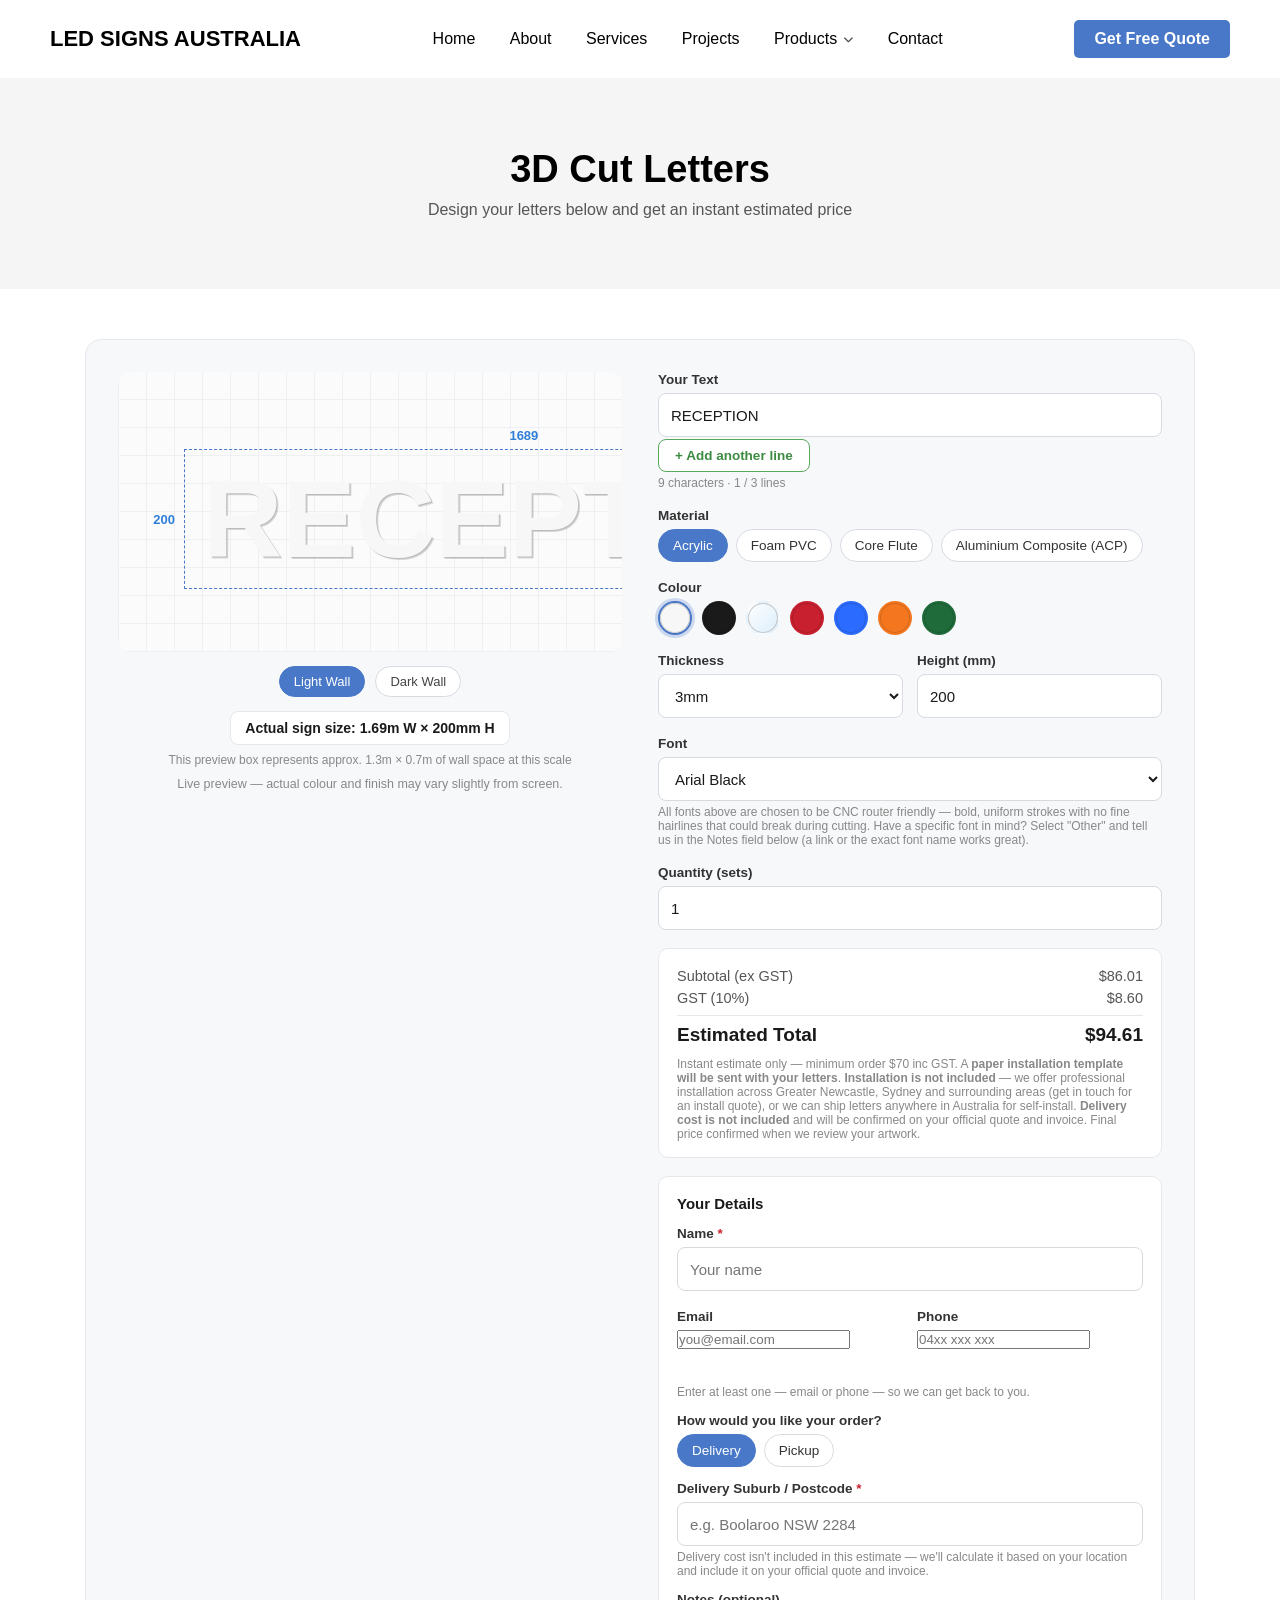
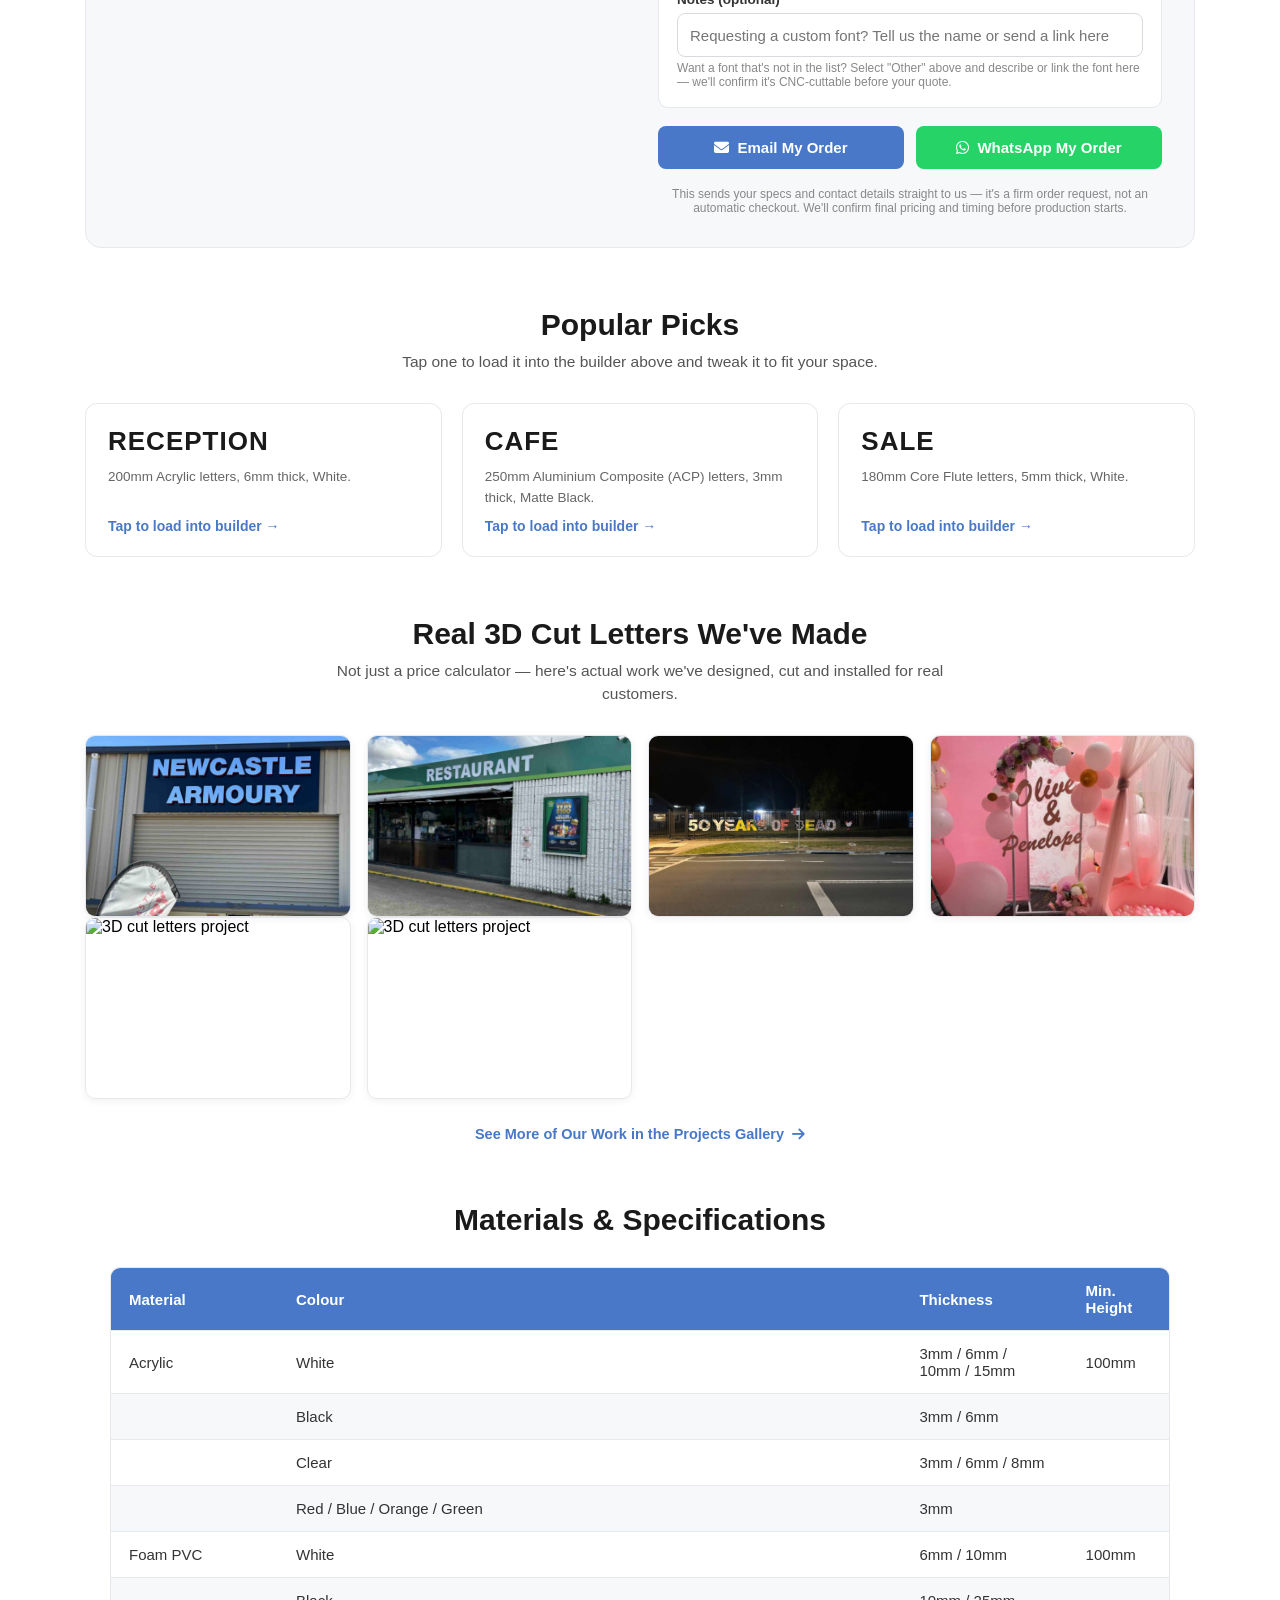
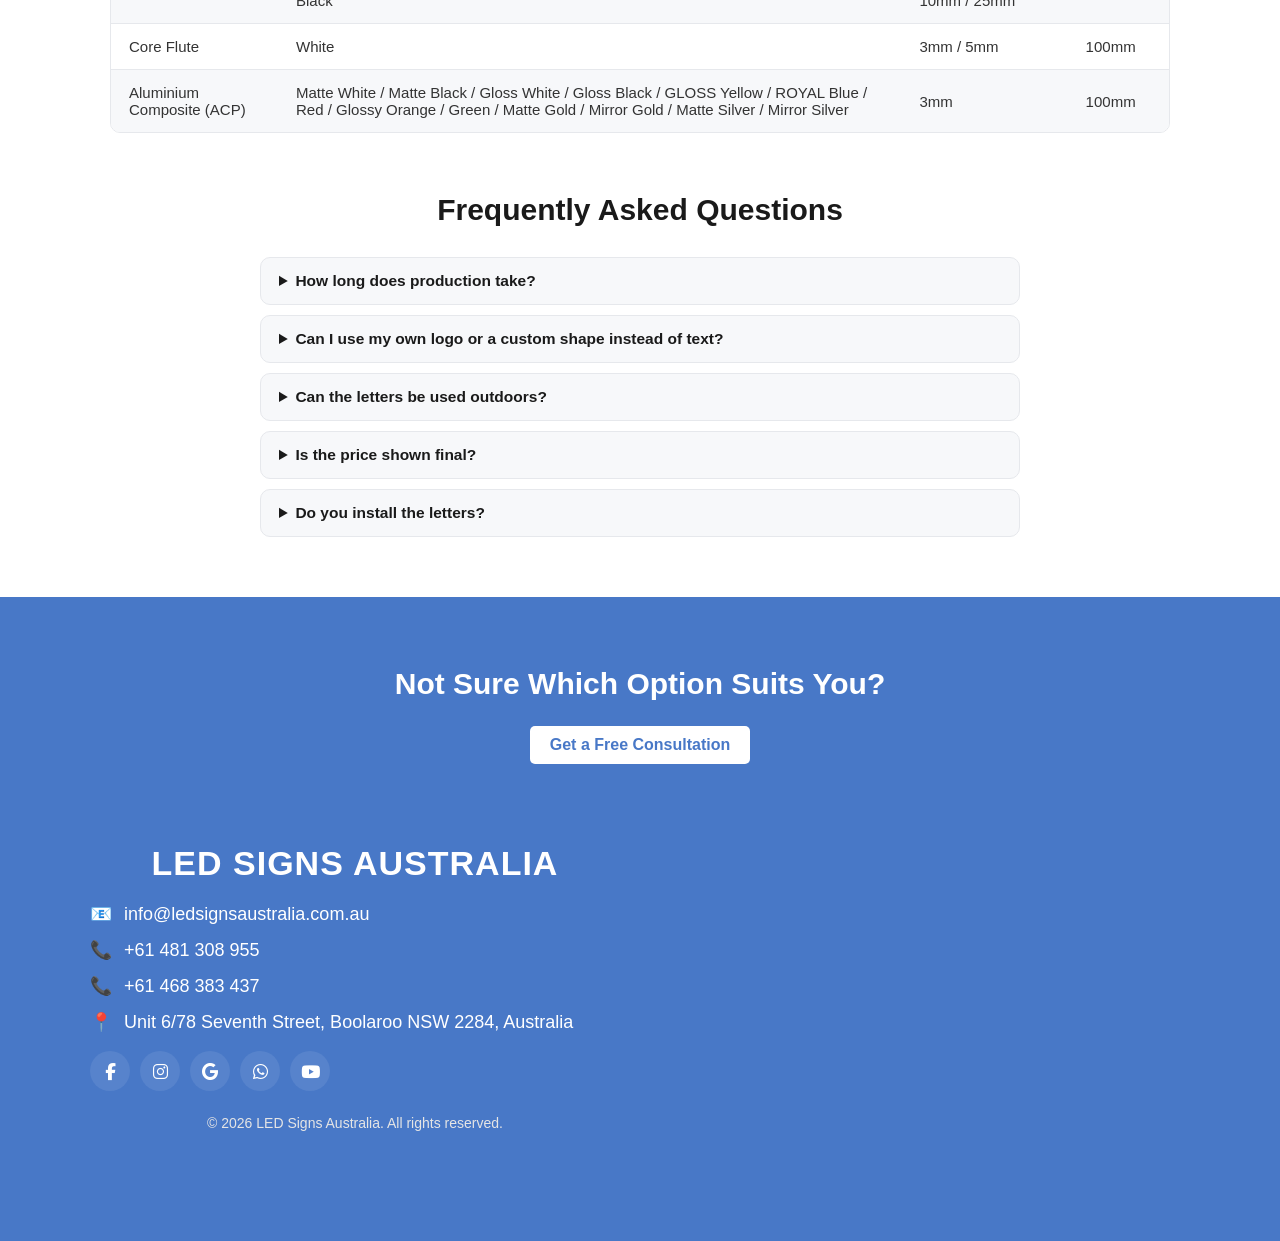
==== 3d-cut-letters.html @ 4b0abc3c "Add files via upload" ====
<!DOCTYPE html>
<html lang="en">
<head>
    <title>3D Cut Letters - Build Your Sign - LED SIGNS AUSTRALIA</title>
    <meta charset="UTF-8">
    <meta name="viewport" content="width=device-width, initial-scale=1.0">
    <link rel="stylesheet" href="style.css">
    <link rel="preconnect" href="https://fonts.googleapis.com">
    <link rel="preconnect" href="https://fonts.gstatic.com" crossorigin>
    <link href="https://fonts.googleapis.com/css2?family=Bebas+Neue&family=Merriweather:wght@900&family=Archivo+Black&family=Anton&family=Oswald:wght@700&family=Montserrat:wght@900&display=swap" rel="stylesheet">
    <link rel="stylesheet" href="https://cdnjs.cloudflare.com/ajax/libs/font-awesome/6.5.1/css/all.min.css">
</head>
<body>
    <header class="header">
        <div class="logo">LED SIGNS AUSTRALIA</div>
        <div class="hamburger" onclick="toggleMenu()">
            <span></span><span></span><span></span>
        </div>
        <nav id="navMenu">
            <a href="index.html">Home</a>
            <a href="about.html">About</a>
            <a href="services.html">Services</a>
            <a href="projects.html">Projects</a>
            <div class="nav-dropdown" id="productsDropdown">
                <a href="products.html" class="nav-dropdown-trigger">Products <i class="fa-solid fa-chevron-down"></i></a>
                <div class="nav-megamenu">
                    <div class="nav-megamenu-grid">
                        <a href="3d-cut-letters.html" class="nav-megamenu-item">
                            <span class="nav-megamenu-icon"><i class="fa-solid fa-a"></i></span>
                            <span class="nav-megamenu-text"><strong>3D Cut Letters</strong><span>Dimensional letters in acrylic, metal &amp; more</span></span>
                        </a>
                        <a href="3d-illuminated-letters.html" class="nav-megamenu-item">
                            <span class="nav-megamenu-icon"><i class="fa-solid fa-lightbulb"></i></span>
                            <span class="nav-megamenu-text"><strong>3D Illuminated Letters</strong><span>Front-lit or halo-lit LED letters</span></span>
                        </a>
                        <a href="light-box.html" class="nav-megamenu-item">
                            <span class="nav-megamenu-icon"><i class="fa-solid fa-square"></i></span>
                            <span class="nav-megamenu-text"><strong>Light Box</strong><span>Backlit acrylic-faced panel signs</span></span>
                        </a>
                        <a href="home-plates.html" class="nav-megamenu-item">
                            <span class="nav-megamenu-icon"><i class="fa-solid fa-house"></i></span>
                            <span class="nav-megamenu-text"><strong>Home Plates</strong><span>House numbers &amp; street nameplates</span></span>
                        </a>
                    </div>
                    <div class="nav-megamenu-footer">
                        <a href="products.html">View All Products <i class="fa-solid fa-arrow-right"></i></a>
                        <span>Instant online pricing</span>
                    </div>
                </div>
            </div>
            <a href="contact.html">Contact</a>
        </nav>
        <a href="contact.html" class="quote-btn">Get Free Quote</a>
    </header>

    <section class="page-hero">
        <h1>3D Cut Letters</h1>
        <p>Design your letters below and get an instant estimated price</p>
    </section>

    <!-- ===== CONFIGURATOR ===== -->
    <section class="configurator" id="configurator">
        <div class="configurator-inner">

            <!-- LEFT: live preview -->
            <div class="preview-col">
                <div class="preview-stage" id="previewStage">
                    <div class="preview-dim-wrap" id="previewDimWrap">
                        <span class="dim-label dim-label-top" id="dimLabelWidth"></span>
                        <span class="dim-label dim-label-left" id="dimLabelHeight"></span>
                        <div class="preview-lines" id="previewLines"></div>
                    </div>
                </div>
                <div class="preview-toggle">
                    <button type="button" class="wall-btn active" data-wall="light" onclick="setWall('light', this)">Light Wall</button>
                    <button type="button" class="wall-btn" data-wall="dark" onclick="setWall('dark', this)">Dark Wall</button>
                </div>
                <div class="preview-dims" id="previewDims">Approx. size: &mdash;</div>
                <div class="preview-wall-dims" id="previewWallDims"></div>
                <p class="preview-hint">Live preview &mdash; actual colour and finish may vary slightly from screen.</p>
            </div>

            <!-- RIGHT: options -->
            <div class="options-col">

                <div class="field">
                    <label>Your Text</label>
                    <div class="text-lines" id="textLinesWrap"></div>
                    <button type="button" class="add-line-btn" id="addLineBtn" onclick="addTextLine()">+ Add another line</button>
                    <span class="field-hint" id="charCount"></span>
                </div>

                <div class="field">
                    <label>Material</label>
                    <div class="pill-group" id="materialGroup"></div>
                </div>

                <div class="field">
                    <label>Colour</label>
                    <div class="swatch-group" id="colourGroup"></div>
                </div>

                <div class="field field-half">
                    <div>
                        <label for="thicknessSelect">Thickness</label>
                        <select id="thicknessSelect" onchange="updateAll()"></select>
                    </div>
                    <div>
                        <label for="heightInput">Height (mm)</label>
                        <input type="number" id="heightInput" value="200" step="10" oninput="updateAll()">
                    </div>
                </div>

                <div class="field">
                    <label for="fontSelect">Font</label>
                    <select id="fontSelect" onchange="updateAll()">
                        <option value="'Arial Black', Arial, sans-serif" data-weight="900" selected>Arial Black</option>
                        <option value="'Bebas Neue', sans-serif" data-weight="400">Bebas Neue</option>
                        <option value="'Merriweather', serif" data-weight="900">Merriweather Black</option>
                        <option value="'Archivo Black', sans-serif" data-weight="400">Archivo Black</option>
                        <option value="'Anton', sans-serif" data-weight="400">Anton</option>
                        <option value="'Oswald', sans-serif" data-weight="700">Oswald Bold</option>
                        <option value="'Montserrat', sans-serif" data-weight="900">Montserrat Black</option>
                        <option value="__custom__" data-weight="700">Other &ndash; I'll specify in Notes below</option>
                    </select>
                    <span class="field-hint">All fonts above are chosen to be CNC router friendly &mdash; bold, uniform strokes with no fine hairlines that could break during cutting. Have a specific font in mind? Select "Other" and tell us in the Notes field below (a link or the exact font name works great).</span>
                </div>

                <div class="field">
                    <label for="qtyInput">Quantity (sets)</label>
                    <input type="number" id="qtyInput" value="1" min="1" step="1" oninput="updateAll()">
                </div>

                <div class="price-box">
                    <div class="price-breakdown-hidden">
                        <div class="price-row"><span>Material</span><span id="priceMaterial">$0.00</span></div>
                        <div class="price-row"><span>CNC Cutting &amp; Setup</span><span id="priceCnc">$0.00</span></div>
                    </div>
                    <div class="price-row"><span>Subtotal (ex GST)</span><span id="priceSubtotal">$0.00</span></div>
                    <div class="price-row"><span>GST (10%)</span><span id="priceGst">$0.00</span></div>
                    <div class="price-row price-total"><span>Estimated Total</span><span id="priceTotal">$0.00</span></div>
                    <p class="price-note">Instant estimate only &mdash; minimum order $70 inc GST. A <strong>paper installation template will be sent with your letters</strong>. <strong>Installation is not included</strong> &mdash; we offer professional installation across Greater Newcastle, Sydney and surrounding areas (get in touch for an install quote), or we can ship letters anywhere in Australia for self-install. <strong>Delivery cost is not included</strong> and will be confirmed on your official quote and invoice. Final price confirmed when we review your artwork.</p>
                </div>

                <div class="details-box">
                    <h3>Your Details</h3>

                    <div class="field">
                        <label for="custName">Name <span class="req">*</span></label>
                        <input type="text" id="custName" placeholder="Your name" oninput="clearFieldError(this)">
                        <span class="field-error" id="custNameError"></span>
                    </div>

                    <div class="field field-half">
                        <div>
                            <label for="custEmail">Email</label>
                            <input type="email" id="custEmail" placeholder="you@email.com" oninput="clearFieldError(this)">
                        </div>
                        <div>
                            <label for="custPhone">Phone</label>
                            <input type="tel" id="custPhone" placeholder="04xx xxx xxx" oninput="clearFieldError(this)">
                        </div>
                    </div>
                    <span class="field-error" id="custContactError"></span>
                    <span class="field-hint">Enter at least one &mdash; email or phone &mdash; so we can get back to you.</span>

                    <div class="field">
                        <label>How would you like your order?</label>
                        <div class="pill-group">
                            <button type="button" class="pill-btn active" id="deliveryBtn" onclick="setDeliveryMethod('delivery', this)">Delivery</button>
                            <button type="button" class="pill-btn" id="pickupBtn" onclick="setDeliveryMethod('pickup', this)">Pickup</button>
                        </div>
                    </div>

                    <div class="field" id="addressField">
                        <label for="custAddress">Delivery Suburb / Postcode <span class="req">*</span></label>
                        <input type="text" id="custAddress" placeholder="e.g. Boolaroo NSW 2284" oninput="clearFieldError(this)">
                        <span class="field-error" id="custAddressError"></span>
                        <span class="field-hint">Delivery cost isn't included in this estimate &mdash; we'll calculate it based on your location and include it on your official quote and invoice.</span>
                    </div>

                    <div class="field">
                        <label for="custNotes">Notes (optional)</label>
                        <input type="text" id="custNotes" placeholder="Requesting a custom font? Tell us the name or send a link here">
                        <span class="field-hint">Want a font that's not in the list? Select "Other" above and describe or link the font here &mdash; we'll confirm it's CNC-cuttable before your quote.</span>
                    </div>
                </div>

                <div class="quote-actions">
                    <button type="button" class="quote-action-btn email-btn" onclick="sendQuote('email')">
                        <i class="fa-solid fa-envelope"></i> Email My Order
                    </button>
                    <button type="button" class="quote-action-btn whatsapp-btn" onclick="sendQuote('whatsapp')">
                        <i class="fa-brands fa-whatsapp"></i> WhatsApp My Order
                    </button>
                </div>
                <p class="send-hint">This sends your specs and contact details straight to us &mdash; it's a firm order request, not an automatic checkout. We'll confirm final pricing and timing before production starts.</p>

            </div>
        </div>
    </section>

    <!-- ===== POPULAR PICKS ===== -->
    <section class="popular-picks">
        <div class="section-heading">
            <h2>Popular Picks</h2>
            <p>Tap one to load it into the builder above and tweak it to fit your space.</p>
        </div>
        <div class="picks-grid" id="picksGrid"></div>
    </section>

    <!-- ===== REAL WORK SHOWCASE ===== -->
    <section class="real-work-section">
        <div class="section-heading">
            <h2>Real 3D Cut Letters We've Made</h2>
            <p>Not just a price calculator &mdash; here's actual work we've designed, cut and installed for real customers.</p>
        </div>
        <div class="real-work-grid">
            <div class="real-work-item"><img src="images/3dletters-1a.jpg" alt="3D cut letters project"></div>
            <div class="real-work-item"><img src="images/3dletters-1.jpg" alt="3D cut letters project"></div>
            <div class="real-work-item"><img src="images/3dletters-2.jpg" alt="3D cut letters project"></div>
            <div class="real-work-item"><img src="images/3dletters-3.jpg" alt="3D cut letters project"></div>
        </div>
        <div class="real-work-grid">
            <div class="real-work-item"><img src="images/3dletters-4.jpg" alt="3D cut letters project"></div>
            <div class="real-work-item"><img src="images/3dletters-5.jpg" alt="3D cut letters project"></div>
        </div>
        <div class="real-work-cta">
            <a href="projects.html">See More of Our Work in the Projects Gallery <i class="fa-solid fa-arrow-right"></i></a>
        </div>
    </section>

    <!-- ===== SPECS TABLE ===== -->
    <section class="specs-section">
        <div class="section-heading">
            <h2>Materials &amp; Specifications</h2>
        </div>
        <div class="specs-table-wrap">
            <table class="specs-table">
                <thead>
                    <tr><th>Material</th><th>Colour</th><th>Thickness</th><th>Min. Height</th></tr>
                </thead>
                <tbody id="specsTableBody"></tbody>
            </table>
        </div>
    </section>

    <!-- ===== FAQ ===== -->
    <section class="faq-section">
        <div class="section-heading">
            <h2>Frequently Asked Questions</h2>
        </div>
        <div class="faq-list">
            <details class="faq-item">
                <summary>How long does production take?</summary>
                <p>Most orders are ready in 3&ndash;5 working days after you approve your quote and artwork. Larger metal or timber orders can take a little longer &mdash; we'll confirm a timeframe when we send your formal quote.</p>
            </details>
            <details class="faq-item">
                <summary>Can I use my own logo or a custom shape instead of text?</summary>
                <p>Yes. Use the text box above to get an instant estimate, then mention in your quote request that you'd like a logo or custom shape and attach your artwork &mdash; we'll price it properly for you.</p>
            </details>
            <details class="faq-item">
                <summary>Can the letters be used outdoors?</summary>
                <p>Aluminium, stainless steel and brass/copper letters are all weather-resistant and suited to outdoor use. Acrylic and PVC foam are best suited to covered or indoor applications.</p>
            </details>
            <details class="faq-item">
                <summary>Is the price shown final?</summary>
                <p>It's an instant estimate based on your text, size and material. Once we review your exact artwork we'll send a formal fixed-price quote before anything goes into production.</p>
            </details>
            <details class="faq-item">
                <summary>Do you install the letters?</summary>
                <p>We offer professional installation across <strong>Greater Newcastle, Sydney and surrounding areas</strong> &mdash; get in touch for an install quote. Outside these areas, we can <strong>ship letters anywhere in Australia</strong> for self-install, and every order comes with a <strong>paper installation template</strong> matched to your exact sign, showing the correct position for every fixing point.</p>
            </details>
        </div>
    </section>

    <section class="final-cta">
        <h2>Not Sure Which Option Suits You?</h2>
        <a href="mailto:info@ledsignsaustralia.com.au" class="quote-btn">Get a Free Consultation</a>


    <!-- ===== SITE FOOTER ===== -->
    <footer class="site-footer">
      <div class="footer-inner">

        <div class="footer-contact">
          <h3>LED SIGNS AUSTRALIA</h3>

          <div class="footer-item">
            <span>📧</span>
            <a href="mailto:info@ledsignsaustralia.com.au">info@ledsignsaustralia.com.au</a>
          </div>

          <div class="footer-item">
            <span>📞</span>
            <a href="tel:+61481308955">+61 481 308 955</a>
          </div>

          <div class="footer-item">
            <span>📞</span>
            <a href="tel:+61468383437">+61 468 383 437</a>
          </div>

          <div class="footer-item">
            <span>📍</span>
            <p>Unit 6/78 Seventh Street, Boolaroo NSW 2284, Australia</p>
          </div>

          <div class="footer-social">
            <a href="https://www.facebook.com/share/1ZkSF3gi5X/?mibextid=wwXIfr" target="_blank"><i class="fab fa-facebook-f"></i></a>
            <a href="https://www.instagram.com/led_signs_australia?igsh=MWl4Z3ZxbzA1NTdi&utm_source=qr" target="_blank"><i class="fab fa-instagram"></i></a>
            <a href="https://share.google/oLgYBgmBVbnNzRLJH" target="_blank"><i class="fab fa-google"></i></a>
            <a href="https://wa.me/61481308955" target="_blank"><i class="fab fa-whatsapp"></i></a>
            <a href="https://youtube.com/@ledsignsaustralia-pse?si=Vr0nA9Z8hgm8R8EG" target="_blank"><i class="fab fa-youtube"></i></a>
          </div>

          <p class="footer-copy">&copy; 2026 LED Signs Australia. All rights reserved.</p>
        </div>

        <div class="footer-map">
          <iframe
          src="https://www.google.com/maps?q=Unit+6/78+Seventh+Street,+Boolaroo+NSW+2284,+Australia&output=embed"
          width="100%"
          height="100%"
          style="border:0; border-radius:8px; min-height:220px;"
          allowfullscreen=""
          loading="lazy"
          referrerpolicy="no-referrer-when-downgrade">
          </iframe>
        </div>

      </div>
    </footer>

    <style>
    /* ===== Footer (matches services.html) ===== */
    .site-footer { background:#4878c7; color:#fff; padding:40px 20px; margin-top:40px; }
    .footer-inner { max-width:1100px; margin:0 auto; display:grid; grid-template-columns:1fr 1fr; gap:40px; align-items:start; }
    .footer-contact h3 { margin-bottom:20px; font-size:34px; font-weight:800; letter-spacing:1px; }
    .footer-item { display:flex; align-items:center; gap:12px; margin-bottom:14px; font-size:18px; }
    .footer-item a { color:#fff; text-decoration:none; }
    .footer-item a:hover { text-decoration:underline; }
    .footer-item p { margin:0; }
    .footer-social { display:flex; gap:10px; margin:18px 0; }
    .footer-social a { width:40px; height:40px; border-radius:50%; background:#ffffff15; display:flex; align-items:center; justify-content:center; color:#fff; text-decoration:none; font-size:17px; }
    .footer-social a:hover { background:#ffffff30; }
    .footer-copy { font-size:14px; color:#e5e5e5; margin-top:24px; }
    .footer-map { min-height:220px; height:100%; }
    @media (max-width:700px){ .footer-inner{ grid-template-columns:1fr; } .footer-map{ height:220px; } }

    /* ===== Shared section styling ===== */
    .section-heading { max-width:700px; margin:0 auto 30px; text-align:center; padding:0 20px; }
    .section-heading h2 { font-size:30px; font-weight:800; color:#1a1a1a; margin-bottom:8px; }
    .section-heading p { color:#555; font-size:15.5px; line-height:1.5; }

    /* ===== Configurator ===== */
    .configurator { max-width:1150px; margin:50px auto; padding:0 20px; }
    .configurator-inner {
      display:grid;
      grid-template-columns: minmax(0,1fr) minmax(0,1fr);
      gap:36px;
      background:#f7f8fa;
      border:1px solid #e6e8ec;
      border-radius:16px;
      padding:32px;
    }

    .preview-col { display:flex; flex-direction:column; min-width:0; }
    .preview-stage {
      border-radius:12px;
      min-height:280px;
      display:flex;
      align-items:center;
      justify-content:center;
      padding:30px 20px;
      transition:background .25s ease;
      overflow-x:auto;
      min-width:0;
      max-width:100%;
      box-sizing:border-box;
      background:
        repeating-linear-gradient(0deg, #eef0f3 0px, #eef0f3 1px, transparent 1px, transparent 28px),
        repeating-linear-gradient(90deg, #eef0f3 0px, #eef0f3 1px, transparent 1px, transparent 28px),
        #fbfbfc;
    }
    .preview-stage.dark {
      background:
        repeating-linear-gradient(0deg, #33363c 0px, #33363c 1px, transparent 1px, transparent 28px),
        repeating-linear-gradient(90deg, #33363c 0px, #33363c 1px, transparent 1px, transparent 28px),
        #1c1e22;
    }
    .preview-lines { text-align:center; }
    .preview-dim-wrap {
      position:relative;
      display:inline-block;
      border:1.5px dashed #4878c7;
      padding:14px 18px;
      margin:28px 40px 14px 46px;
    }
    .dim-label {
      position:absolute;
      color:#2f7fd6;
      font-weight:700;
      font-size:13px;
      font-family:Arial, Helvetica, sans-serif;
      white-space:nowrap;
      pointer-events:none;
    }
    .dim-label-top {
      top:-22px;
      left:50%;
      transform:translateX(-50%);
    }
    .dim-label-left {
      left:-10px;
      top:50%;
      transform:translate(-100%, -50%);
    }
    @media (max-width:850px) {
      .preview-dim-wrap { margin:24px 30px 12px 34px; padding:10px 12px; }
      .dim-label { font-size:12px; }
    }
    .preview-letters {
      font-size:56px;
      line-height:1.1;
      font-weight:700;
      display:inline-block;
      white-space:nowrap;
    }
    .preview-toggle { display:flex; gap:10px; margin-top:14px; justify-content:center; }
    .wall-btn {
      border:1px solid #d7dbe0; background:#fff; color:#444; font-size:13px;
      padding:7px 14px; border-radius:20px; cursor:pointer; transition:.15s;
    }
    .wall-btn.active, .wall-btn:hover { background:#4878c7; color:#fff; border-color:#4878c7; }
    .preview-hint { text-align:center; font-size:12.5px; color:#888; margin-top:10px; }
    .preview-dims {
      text-align:center; font-size:14px; font-weight:700; color:#1a1a1a;
      margin-top:14px; padding:8px 14px; background:#fff; border:1px solid #e6e8ec;
      border-radius:8px; display:inline-block; align-self:center;
    }
    .preview-wall-dims {
      text-align:center; font-size:12px; color:#888; margin-top:8px; align-self:center;
    }
    .preview-line-row {
      display:flex; justify-content:center;
    }

    .options-col { display:flex; flex-direction:column; gap:18px; }
    .field label { display:block; font-size:13.5px; font-weight:700; color:#333; margin-bottom:6px; }
    .field input[type=text], .field input[type=number], .field select, .field textarea {
      width:100%; padding:10px 12px; border:1px solid #d7dbe0; border-radius:8px;
      font-size:15px; background:#fff; color:#1a1a1a; font-family:inherit;
      resize:vertical; min-height:44px;
    }
    .field input:focus, .field select:focus { outline:2px solid #4878c7; outline-offset:1px; }
    .field-hint { display:block; font-size:12px; color:#888; margin-top:4px; }
    .field-half { display:grid; grid-template-columns:1fr 1fr; gap:14px; }

    .text-lines { display:flex; flex-direction:column; gap:8px; }
    .text-line-row { display:flex; gap:8px; align-items:center; }
    .text-line-row input[type=text] { flex:1; margin:0; }
    .remove-line-btn {
      flex:0 0 auto; width:36px; height:36px; border-radius:8px;
      border:1px solid #d7dbe0; background:#fff; color:#888; font-size:16px;
      cursor:pointer; line-height:1; transition:.15s;
    }
    .remove-line-btn:hover { background:#fdecec; border-color:#e39a9a; color:#c8202f; }
    .add-line-btn {
      align-self:flex-start; margin-top:2px; border:1.5px solid #58a95c; background:#fff;
      color:#3d8a41; font-size:13.5px; font-weight:700; padding:8px 16px;
      border-radius:8px; cursor:pointer; transition:.15s;
    }
    .add-line-btn:hover { background:#f1f9f1; }
    .add-line-btn:disabled { opacity:.4; cursor:not-allowed; }

    .pill-group { display:flex; flex-wrap:wrap; gap:8px; }
    .pill-btn {
      border:1px solid #d7dbe0; background:#fff; color:#333; font-size:13.5px;
      padding:8px 14px; border-radius:20px; cursor:pointer; transition:.15s;
    }
    .pill-btn.active { background:#4878c7; color:#fff; border-color:#4878c7; }

    .swatch-group { display:flex; flex-wrap:wrap; gap:10px; }
    .swatch-btn {
      width:34px; height:34px; border-radius:50%; cursor:pointer;
      border:2px solid transparent; box-shadow:inset 0 0 0 1px rgba(0,0,0,0.15);
      position:relative;
    }
    .swatch-btn.active { border-color:#4878c7; box-shadow:0 0 0 3px rgba(72,120,199,0.25); }
    .swatch-btn[data-white]::after {
      content:""; position:absolute; inset:0; border-radius:50%; box-shadow:inset 0 0 0 1px #ccc;
    }

    .price-box { background:#fff; border:1px solid #e6e8ec; border-radius:10px; padding:16px 18px; }
    .price-breakdown-hidden { display:none; }
    .price-row { display:flex; justify-content:space-between; font-size:14.5px; color:#555; padding:3px 0; }
    .price-total { font-size:19px; font-weight:800; color:#1a1a1a; border-top:1px solid #e6e8ec; margin-top:6px; padding-top:8px; }
    .price-note { font-size:12px; color:#888; margin:8px 0 0; }

    .details-box { background:#fff; border:1px solid #e6e8ec; border-radius:10px; padding:18px; display:flex; flex-direction:column; gap:14px; }
    .details-box h3 { font-size:15px; font-weight:800; color:#1a1a1a; margin:0; }
    .req { color:#c8202f; }
    .field-error { display:block; font-size:12.5px; color:#c8202f; margin-top:4px; min-height:0; }
    .field.has-error input { border-color:#c8202f; }
    .send-hint { font-size:12px; color:#888; text-align:center; margin:0; }

    .quote-actions { display:flex; gap:12px; flex-wrap:wrap; }
    .quote-action-btn {
      flex:1; min-width:180px; border:none; border-radius:8px; padding:13px 16px;
      font-size:15px; font-weight:700; cursor:pointer; display:flex; align-items:center;
      justify-content:center; gap:8px; transition:.15s;
    }
    .email-btn { background:#4878c7; color:#fff; }
    .email-btn:hover { background:#3a63a8; }
    .whatsapp-btn { background:#25d366; color:#fff; }
    .whatsapp-btn:hover { background:#1fb959; }

    @media (max-width:850px) {
      .configurator-inner { grid-template-columns:minmax(0,1fr); }
      .preview-letters { font-size:40px; }
    }

    /* ===== Popular picks ===== */
    .popular-picks { max-width:1150px; margin:60px auto; padding:0 20px; }
    .picks-grid { display:grid; grid-template-columns:repeat(3,1fr); gap:20px; }
    .pick-card {
      background:#fff; border:1px solid #e6e8ec; border-radius:12px; padding:22px;
      display:flex; flex-direction:column; gap:10px; cursor:pointer; transition:.2s;
    }
    .pick-card:hover { transform:translateY(-4px); box-shadow:0 10px 24px rgba(72,120,199,0.15); border-color:#4878c7; }
    .pick-word { font-size:26px; font-weight:800; letter-spacing:1px; color:#1a1a1a; }
    .pick-desc { font-size:13.5px; color:#666; line-height:1.5; flex:1; }
    .pick-price { font-size:14px; font-weight:700; color:#4878c7; }
    @media (max-width:850px){ .picks-grid{ grid-template-columns:1fr 1fr; } }
    @media (max-width:560px){ .picks-grid{ grid-template-columns:1fr; } }

    /* ===== Real work showcase ===== */
    .real-work-section { max-width:1150px; margin:60px auto; padding:0 20px; }
    .real-work-grid {
      display:grid;
      grid-template-columns:repeat(4,1fr);
      gap:16px;
    }
    .real-work-item {
      border-radius:10px;
      overflow:hidden;
      border:1px solid #e6e8ec;
      box-shadow:0 2px 8px rgba(0,0,0,0.06);
      transition:transform 0.2s ease, box-shadow 0.2s ease;
    }
    .real-work-item:hover {
      transform:translateY(-4px);
      box-shadow:0 10px 22px rgba(0,0,0,0.15);
    }
    .real-work-item img {
      width:100%;
      height:180px;
      object-fit:cover;
      display:block;
    }
    .real-work-cta {
      text-align:center;
      margin-top:26px;
    }
    .real-work-cta a {
      color:#4878c7;
      font-weight:700;
      font-size:14.5px;
      text-decoration:none;
      display:inline-flex;
      align-items:center;
      gap:8px;
    }
    .real-work-cta a:hover { text-decoration:underline; }
    @media (max-width:850px){ .real-work-grid{ grid-template-columns:1fr 1fr; } }
    @media (max-width:480px){ .real-work-grid{ grid-template-columns:1fr; } }

    /* ===== Specs table ===== */
    .specs-section { max-width:1100px; margin:60px auto; padding:0 20px; }
    .specs-table-wrap { overflow-x:auto; border:1px solid #e6e8ec; border-radius:10px; }
    .specs-table { width:100%; border-collapse:collapse; min-width:640px; font-size:15px; }
    .specs-table thead th { background:#4878c7; color:#fff; text-align:left; padding:14px 18px; font-weight:700; }
    .specs-table tbody td { padding:14px 18px; border-top:1px solid #e6e8ec; color:#333; }
    .specs-table tbody tr:nth-child(even) { background:#f7f8fa; }

    /* ===== FAQ ===== */
    .faq-section { max-width:800px; margin:60px auto; padding:0 20px; }
    .faq-list { display:flex; flex-direction:column; gap:10px; }
    .faq-item { background:#f7f8fa; border:1px solid #e6e8ec; border-radius:10px; padding:14px 18px; }
    .faq-item summary { cursor:pointer; font-weight:700; color:#1a1a1a; font-size:15.5px; }
    .faq-item p { margin:10px 0 2px; color:#555; font-size:14.5px; line-height:1.6; }
    </style>
    <!-- ===== END SITE FOOTER ===== -->

    <script src="mobile-menu.js"></script>
    <script>
    // ============================================================
    // 3D LETTERS CONFIGURATOR
    // Pricing is an ESTIMATE only. Edit the rates below to match
    // your real material + labour costs.
    // ============================================================

    // ---- CNC / router machining cost model ----
    // Total cutting length(m) = number of letters x METERS_PER_LETTER x height(m)
    // Cutting minutes = total cutting length(m) x CUTTING_MINUTES_PER_METER
    // Machine cost = (cutting minutes / 60) x HOURLY_RATE
    // Total CNC charge = machine cost + SETUP_FEE (once per job)
    const CNC = {
      metersPerLetter: 5,          // cutting-length multiplier per letter, based on height
      cuttingMinutesPerMeter: 2,   // minutes of machine time per metre of cutting
      hourlyRate: 100              // $ per hour of machine time
    };

    function calcCNCCost(letterCount, heightMM) {
      const heightM = heightMM / 1000;
      const totalLengthM = letterCount * CNC.metersPerLetter * heightM;
      const cuttingMinutes = totalLengthM * CNC.cuttingMinutesPerMeter;
      const cuttingHours = cuttingMinutes / 60;
      const machineCost = cuttingHours * CNC.hourlyRate;
      return { totalLengthM, cuttingMinutes, cuttingHours, machineCost };
    }

    // ---- Standard sheet size, setup fee & wastage allowance ----
    // Setup fee is charged per sheet (or part-sheet) the job actually consumes,
    // based on a standard full sheet of 2440mm x 1220mm. This is independent of
    // material rates - every material's rate is used exactly as written below.
    const SHEET_SIZE = { widthMM: 2440, heightMM: 1220 };
    const SHEET_AREA_M2 = (SHEET_SIZE.widthMM / 1000) * (SHEET_SIZE.heightMM / 1000);
    const SHEET_SETUP_FEE = 30; // $ per sheet, ex GST

    // 10% allowance added to the real measured area to account for offcuts/wastage
    // during cutting - applied before material cost and sheet-count are calculated.
    const WASTAGE_MULTIPLIER = 1.10;

    const MATERIALS = {
      acrylic: {
        label: "Acrylic",
        minHeightMM: 100,
        colours: [
          { name: "White", hex: "#f7f7f7", thicknesses: [
              { mm: 3, rate: 70 }, { mm: 6, rate: 180 }, { mm: 10, rate: 250 }, { mm: 15, rate: 470 }
          ]},
          { name: "Black", hex: "#1a1a1a", thicknesses: [
              { mm: 3, rate: 70  }, { mm: 6, rate: 200 }
          ]},
          { name: "Clear", hex: "linear-gradient(135deg,#ffffff,#dbeefc)", thicknesses: [
              { mm: 3, rate: 70}, { mm: 6, rate: 200 }, { mm: 8, rate: 250 }
          ]},
          { name: "Red", hex: "#c8202f", thicknesses: [
              { mm: 3, rate: 70 }
          ]},
          { name: "Blue", hex: "#2c6bff", thicknesses: [
              { mm: 3, rate: 70 }
          ]},
          { name: "Orange", hex: "#f4771f", thicknesses: [
              { mm: 3, rate: 70}
          ]},
          { name: "Green", hex: "#1f6b3a", thicknesses: [
              { mm: 3, rate: 70 }
          ]}
        ]
      },
      pvcfoam: {
        label: "Foam PVC",
        minHeightMM: 100,
        colours: [
          { name: "White", hex: "#f7f7f7", thicknesses: [
              { mm: 6, rate: 50 }, { mm: 10, rate: 80 }
          ]},
          { name: "Black", hex: "#1a1a1a", thicknesses: [
              { mm: 10, rate: 80 }, { mm: 25, rate: 175 }
          ]}
        ]
      },
      coreflute: {
        label: "Core Flute",
        minHeightMM: 100,
        colours: [
          { name: "White", hex: "#f7f7f7", thicknesses: [
              { mm: 3, rate: 12 }, { mm: 5, rate: 18 }
          ]}
        ]
      },
      acp: {
        label: "Aluminium Composite (ACP)",
        minHeightMM: 100,
        colours: [
          { name: "Matte White", hex: "#f2f2f2", thicknesses: [{ mm: 3, rate: 50 }] },
          { name: "Matte Black", hex: "#2b2b2b", thicknesses: [{ mm: 3, rate: 50 }] },
          { name: "Gloss White", hex: "#ffffff", thicknesses: [{ mm: 3, rate: 50}] },
          { name: "Gloss Black", hex: "#111111", thicknesses: [{ mm: 3, rate: 50 }] },
          { name: "GLOSS Yellow", hex: "#c9a227", thicknesses: [{ mm: 3, rate: 50 }] },
          { name: "ROYAL Blue", hex: "#1e3a5f", thicknesses: [{ mm: 3, rate: 50 }] },
          { name: "Red", hex: "#c0392b", thicknesses: [{ mm: 3, rate: 50 }] },
          { name: "Glossy Orange", hex: "#e8590c", thicknesses: [{ mm: 3, rate: 50 }] },
          { name: "Green", hex: "#2e7d32", thicknesses: [{ mm: 3, rate: 50 }] },
          { name: "Matte Gold", hex: "linear-gradient(135deg,#d9b25c,#8a662c)", thicknesses: [{ mm: 3, rate: 80 }] },
          { name: "Mirror Gold", hex: "linear-gradient(135deg,#fceabb,#f8b500)", thicknesses: [{ mm: 3, rate: 80 }] },
          { name: "Matte Silver", hex: "linear-gradient(135deg,#c7ccd1,#9aa0a6)", thicknesses: [{ mm: 3, rate: 80 }] },
          { name: "Mirror Silver", hex: "linear-gradient(135deg,#eef0f2,#9aa0a6)", thicknesses: [{ mm: 3, rate: 80 }] }
          
        ]
      }
    };

    const PICKS = [
      { text: "RECEPTION", material: "acrylic", colour: "White", thickness: 6, height: 200, font: "'Arial Black', Arial, sans-serif", qty: 1 },
      { text: "CAFE", material: "acp", colour: "Matte Black", thickness: 3, height: 250, font: "'Anton', sans-serif", qty: 1 },
      { text: "SALE", material: "coreflute", colour: "White", thickness: 5, height: 180, font: "'Bebas Neue', sans-serif", qty: 1 }
    ];

    let currentMaterial = "acrylic";
    let currentColour = MATERIALS.acrylic.colours[0].name;
    let currentWall = "light";
    // Real measured dimensions from the last preview render (DOM-measured, not estimated)
    let lastMeasurement = { maxWidthMM: 0, totalHeightMM: 0, totalAreaCm2: 0, lineCount: 1 };
    let deliveryMethod = "delivery";
    const MAX_LINES = 3;
    const LINE_MAXLENGTH = 30;
    let textLines = ["RECEPTION"];

    function setDeliveryMethod(mode, btn) {
      deliveryMethod = mode;
      document.getElementById("deliveryBtn").classList.toggle("active", mode === "delivery");
      document.getElementById("pickupBtn").classList.toggle("active", mode === "pickup");
      document.getElementById("addressField").style.display = mode === "delivery" ? "block" : "none";
      clearFieldError(document.getElementById("custAddress"));
    }

    function clearFieldError(el) {
      el.closest(".field")?.classList.remove("has-error");
      const errEl = document.getElementById(el.id + "Error");
      if (errEl) errEl.textContent = "";
      const contactErr = document.getElementById("custContactError");
      if (contactErr && (el.id === "custEmail" || el.id === "custPhone")) contactErr.textContent = "";
    }

    function validateDetails() {
      let ok = true;
      const name = document.getElementById("custName");
      const email = document.getElementById("custEmail");
      const phone = document.getElementById("custPhone");
      const address = document.getElementById("custAddress");

      if (!name.value.trim()) {
        name.closest(".field").classList.add("has-error");
        document.getElementById("custNameError").textContent = "Please enter your name.";
        ok = false;
      }
      if (!email.value.trim() && !phone.value.trim()) {
        document.getElementById("custContactError").textContent = "Please add an email or phone number.";
        ok = false;
      }
      if (deliveryMethod === "delivery" && !address.value.trim()) {
        address.closest(".field").classList.add("has-error");
        document.getElementById("custAddressError").textContent = "Please enter a suburb or postcode for delivery.";
        ok = false;
      }
      return ok;
    }

    function fmt(n) { return "$" + n.toFixed(2); }

    function buildMaterialPills() {
      const wrap = document.getElementById("materialGroup");
      wrap.innerHTML = "";
      Object.keys(MATERIALS).forEach(key => {
        const btn = document.createElement("button");
        btn.type = "button";
        btn.className = "pill-btn" + (key === currentMaterial ? " active" : "");
        btn.textContent = MATERIALS[key].label;
        btn.onclick = () => { currentMaterial = key; onMaterialChange(); };
        wrap.appendChild(btn);
      });
    }

    function onMaterialChange() {
      const mat = MATERIALS[currentMaterial];
      currentColour = mat.colours[0].name;
      buildMaterialPills();
      buildColourSwatches();
      buildThicknessSelect();
      document.getElementById("heightInput").min = mat.minHeightMM;
      if (parseInt(document.getElementById("heightInput").value, 10) < mat.minHeightMM) {
        document.getElementById("heightInput").value = mat.minHeightMM;
      }
      updateAll();
    }

    function currentColourObj() {
      const mat = MATERIALS[currentMaterial];
      return mat.colours.find(c => c.name === currentColour) || mat.colours[0];
    }

    // Thickness options depend on the SELECTED COLOUR, not just the material -
    // e.g. Acrylic White offers 3/6/10/15mm, but Acrylic Red only offers 3mm.
    function buildThicknessSelect() {
      const colour = currentColourObj();
      const sel = document.getElementById("thicknessSelect");
      const prevValue = sel.value;
      sel.innerHTML = "";
      colour.thicknesses.forEach(t => {
        const opt = document.createElement("option");
        opt.value = t.mm;
        opt.textContent = t.mm + "mm";
        sel.appendChild(opt);
      });
      const stillValid = colour.thicknesses.some(t => String(t.mm) === prevValue);
      sel.value = stillValid ? prevValue : colour.thicknesses[0].mm;
    }

    function buildColourSwatches() {
      const mat = MATERIALS[currentMaterial];
      const wrap = document.getElementById("colourGroup");
      wrap.innerHTML = "";
      mat.colours.forEach(c => {
        const btn = document.createElement("button");
        btn.type = "button";
        btn.className = "swatch-btn" + (c.name === currentColour ? " active" : "");
        btn.style.background = c.hex;
        btn.title = c.name;
        const hexLower = c.hex.toLowerCase();
        if (hexLower.includes("f7f7f7") || hexLower.includes("fff") || hexLower.includes("f2f2f2")) {
          btn.setAttribute("data-white", "1");
        }
        btn.onclick = () => {
          currentColour = c.name;
          buildColourSwatches();
          buildThicknessSelect();
          updateAll();
        };
        wrap.appendChild(btn);
      });
    }

    function setWall(mode, btn) {
      currentWall = mode;
      document.getElementById("previewStage").classList.toggle("dark", mode === "dark");
      document.querySelectorAll(".wall-btn").forEach(b => b.classList.remove("active"));
      btn.classList.add("active");
    }

    function currentColourHex() {
      const mat = MATERIALS[currentMaterial];
      const c = mat.colours.find(c => c.name === currentColour) || mat.colours[0];
      return c.hex;
    }

    function applyLetterStyle(span, colourVal, thickness) {
      if (colourVal.startsWith("linear-gradient")) {
        span.style.backgroundImage = colourVal;
        span.style.webkitBackgroundClip = "text";
        span.style.backgroundClip = "text";
        span.style.color = "transparent";
      } else {
        span.style.backgroundImage = "none";
        span.style.color = colourVal;
      }
      const depth = Math.max(1, Math.min(8, Math.round(thickness / 2)));
      let shadow = [];
      for (let i = 1; i <= depth; i++) {
        shadow.push(`${i}px ${i}px 0 rgba(0,0,0,${0.10 + i * 0.02})`);
      }
      span.style.textShadow = shadow.join(",");
    }

    // CSS font-size sets the em-box, not the visible height of a capital letter -
    // real cap-height is usually only ~65-75% of font-size, and that ratio varies
    // per font. Signage "Height (mm)" specs mean cap-height, so we measure the
    // actual rendered height of "H" in the chosen font/size to calibrate mm-per-px
    // correctly instead of assuming font-size == physical letter height.
    let _measureCanvas = null;
    function measureCapHeightPx(fontFamily, fontSizePx) {
      if (!_measureCanvas) _measureCanvas = document.createElement("canvas");
      const ctx = _measureCanvas.getContext("2d");
      ctx.font = "700 " + fontSizePx + "px " + fontFamily;
      const m = ctx.measureText("H");
      if (m.actualBoundingBoxAscent !== undefined && m.actualBoundingBoxDescent !== undefined) {
        const h = m.actualBoundingBoxAscent + m.actualBoundingBoxDescent;
        if (h > 0) return h;
      }
      return fontSizePx * 0.72; // fallback for older browsers without bounding-box metrics
    }

    function updatePreview() {
      const lines = textLines.slice(0, MAX_LINES).map(t => t.trim() ? t : " ");
      const heightMM = Math.max(parseInt(document.getElementById("heightInput").value, 10) || 100, 20);
      const fontSelect = document.getElementById("fontSelect");
      const fontValue = fontSelect.value;
      const fontWeight = fontSelect.selectedOptions[0].dataset.weight || "700";
      // "Other" doesn't have a real font loaded yet - preview falls back to a
      // safe CNC-friendly default until we confirm the customer's requested font.
      const font = fontValue === "__custom__" ? "'Arial Black', Arial, sans-serif" : fontValue;
      const colourVal = currentColourHex();
      const thickness = parseInt(document.getElementById("thicknessSelect").value, 10) || currentColourObj().thicknesses[0].mm;

      // Letter size is driven purely by the Height (mm) field, exactly like the
      // real sign would be - it does NOT shrink or grow to fit the box width.
      // The box itself stays a fixed size; only the dimension numbers below/around
      // it update to reflect the true calculated size (same behaviour as Easy Signs).
      const scale = Math.max(0.3, Math.min(1, 220 / (heightMM * lines.length)));
      const fontSizePx = Math.round(heightMM * 0.55 * scale);
      const gapPx = Math.round(fontSizePx * 0.3);

      const container = document.getElementById("previewLines");
      container.innerHTML = "";
      container.style.display = "flex";
      container.style.flexDirection = "column";
      container.style.gap = gapPx + "px";

      const lineSpans = [];
      lines.forEach(lineText => {
        const row = document.createElement("div");
        row.className = "preview-line-row";
        const span = document.createElement("span");
        span.className = "preview-letters";
        span.style.fontFamily = font;
        span.style.fontWeight = fontWeight;
        span.style.fontSize = fontSizePx + "px";
        span.style.lineHeight = "1";
        span.style.display = "inline-block";
        applyLetterStyle(span, colourVal, thickness);
        span.textContent = lineText;
        row.appendChild(span);
        container.appendChild(row);
        lineSpans.push(span);
      });

      // ===== Real measurement (not an estimate) =====
      // Read each line's actual rendered pixel width, then convert to real-world
      // mm using the font's true rendered cap-height (not the CSS font-size box)
      // for the mm-per-pixel ratio, so it matches how sign height is actually cut.
      const capHeightPx = measureCapHeightPx(font, fontSizePx);
      const mmPerPx = heightMM / capHeightPx;
      const lineWidthsMM = lineSpans.map(s => Math.round(s.offsetWidth * mmPerPx));
      const maxWidthMM = Math.max(...lineWidthsMM, 1);
      const gapMM = heightMM * 0.3;
      const totalHeightMM = Math.round(lines.length * heightMM + (lines.length - 1) * gapMM);

      let totalAreaCm2 = 0;
      lineWidthsMM.forEach(wMM => {
        totalAreaCm2 += (heightMM / 10) * (wMM / 10);
      });

      const totalLetters = lines.reduce((sum, l) => sum + (l.match(/[^\s]/g) || []).length, 0);

      lastMeasurement = {
        maxWidthMM,
        totalHeightMM,
        totalAreaCm2,
        lineCount: lines.length,
        totalLetters,
        heightMM
      };

      updateDimensionsDisplay(maxWidthMM, totalHeightMM);
      updateWallReference(mmPerPx);
      updateDimOverlay(maxWidthMM, totalHeightMM);
      adjustStageAlignment();
    }

    function adjustStageAlignment() {
      // When the preview is centered but wider than the box, half the overflow
      // gets pushed off the LEFT edge too - so scrolling all the way left still
      // hides the start of the text. Switch to left/top alignment whenever the
      // content overflows, so scrollLeft/scrollTop = 0 always shows the true start.
      const stage = document.getElementById("previewStage");
      const overflowX = stage.scrollWidth > stage.clientWidth + 1;
      const overflowY = stage.scrollHeight > stage.clientHeight + 1;
      stage.style.justifyContent = overflowX ? "flex-start" : "center";
      stage.style.alignItems = overflowY ? "flex-start" : "center";
      if (overflowX) stage.scrollLeft = 0;
      if (overflowY) stage.scrollTop = 0;
    }

    function updateDimOverlay(widthMM, heightMM) {
      document.getElementById("dimLabelWidth").textContent = widthMM;
      document.getElementById("dimLabelHeight").textContent = heightMM;
    }

    function updateDimensionsDisplay(widthMM, heightMM) {
      const dimsEl = document.getElementById("previewDims");
      const widthDisplay = widthMM >= 1000 ? (widthMM / 1000).toFixed(2) + "m" : widthMM + "mm";
      const heightDisplay = heightMM >= 1000 ? (heightMM / 1000).toFixed(2) + "m" : heightMM + "mm";
      dimsEl.textContent = `Actual sign size: ${widthDisplay} W \u00d7 ${heightDisplay} H`;
    }

    function updateWallReference(mmPerPx) {
      const stage = document.getElementById("previewStage");
      const stageWidthMM = stage.offsetWidth * mmPerPx;
      const stageHeightMM = stage.offsetHeight * mmPerPx;
      const wEl = document.getElementById("previewWallDims");
      const wM = (stageWidthMM / 1000).toFixed(1);
      const hM = (stageHeightMM / 1000).toFixed(1);
      wEl.textContent = `This preview box represents approx. ${wM}m \u00d7 ${hM}m of wall space at this scale`;
    }

    function calcPrice() {
      const mat = MATERIALS[currentMaterial];
      const heightMM = Math.max(parseInt(document.getElementById("heightInput").value, 10) || mat.minHeightMM, mat.minHeightMM);
      const qty = Math.max(parseInt(document.getElementById("qtyInput").value, 10) || 1, 1);

      // Uses the real DOM-measured area from the live preview (lastMeasurement),
      // set by updatePreview() - so the price always matches what's shown on screen.
      // A 10% wastage allowance is added on top to account for offcuts during cutting.
      const rawAreaCm2 = lastMeasurement.totalAreaCm2 || 1;
      const areaCm2 = rawAreaCm2 * WASTAGE_MULTIPLIER;
      const areaM2 = areaCm2 / 10000;
      const letterCount = lastMeasurement.totalLetters || 1;

      // Rate is a fixed $/m\u00b2 figure for the exact colour + thickness combo chosen
      // (not a multiplier) - matches how each colour's available thicknesses are priced.
      const colour = currentColourObj();
      const thicknessMM = parseInt(document.getElementById("thicknessSelect").value, 10) || colour.thicknesses[0].mm;
      const thicknessEntry = colour.thicknesses.find(t => t.mm === thicknessMM) || colour.thicknesses[0];
      const rate = thicknessEntry.rate;
      const materialCost = areaM2 * rate;

      // CNC / router cutting cost - based on letter count and height, not material,
      // so it scales up naturally with bigger or more complex signs.
      const cnc = calcCNCCost(letterCount, heightMM);

      // Setup fee: $30 per sheet (or part-sheet) of 2440x1220mm the job consumes,
      // based on the wastage-adjusted area - bigger jobs needing more sheets pay
      // proportionally more setup, rather than one flat fee regardless of size.
      const sheetsNeeded = Math.max(1, Math.ceil(areaM2 / SHEET_AREA_M2));
      const setupCost = sheetsNeeded * SHEET_SETUP_FEE;
      const cncCost = cnc.machineCost + setupCost;

      // No installation cost included - we don't install on-site as standard.
      // Local installation (Greater Newcastle, Sydney & surrounds) is quoted separately.
      let perSetExGst = materialCost + cncCost;
      perSetExGst = Math.max(perSetExGst, 32);

      let subtotalExGst = perSetExGst * qty;
      subtotalExGst = Math.max(subtotalExGst, 63.64); // ~ $70 inc GST minimum

      const gst = subtotalExGst * 0.10;
      const total = subtotalExGst + gst;

      document.getElementById("priceMaterial").textContent = fmt(materialCost * qty);
      document.getElementById("priceCnc").textContent = fmt(cncCost * qty);
      document.getElementById("priceSubtotal").textContent = fmt(subtotalExGst);
      document.getElementById("priceGst").textContent = fmt(gst);
      document.getElementById("priceTotal").textContent = fmt(total);

      return { materialCost, cncCost, sheetsNeeded, setupCost, subtotalExGst, gst, total, cnc };
    }

    function renderTextLines() {
      const wrap = document.getElementById("textLinesWrap");
      wrap.innerHTML = "";
      textLines.forEach((val, i) => {
        const row = document.createElement("div");
        row.className = "text-line-row";

        const input = document.createElement("input");
        input.type = "text";
        input.maxLength = LINE_MAXLENGTH;
        input.value = val;
        input.placeholder = i === 0 ? "e.g. RECEPTION" : "e.g. OPEN 24/7";
        input.oninput = () => { textLines[i] = input.value; updateAll(); };
        row.appendChild(input);

        if (textLines.length > 1) {
          const removeBtn = document.createElement("button");
          removeBtn.type = "button";
          removeBtn.className = "remove-line-btn";
          removeBtn.title = "Remove this line";
          removeBtn.textContent = "\u00d7";
          removeBtn.onclick = () => removeTextLine(i);
          row.appendChild(removeBtn);
        }

        wrap.appendChild(row);
      });

      const addBtn = document.getElementById("addLineBtn");
      addBtn.disabled = textLines.length >= MAX_LINES;
      addBtn.textContent = textLines.length >= MAX_LINES ? "Maximum " + MAX_LINES + " lines" : "+ Add another line";
    }

    function addTextLine() {
      if (textLines.length >= MAX_LINES) return;
      textLines.push("");
      renderTextLines();
      updateAll();
      const inputs = document.querySelectorAll("#textLinesWrap input");
      if (inputs.length) inputs[inputs.length - 1].focus();
    }

    function removeTextLine(i) {
      if (textLines.length <= 1) return;
      textLines.splice(i, 1);
      renderTextLines();
      updateAll();
    }

    function updateAll() {
      const totalChars = textLines.reduce((sum, l) => sum + l.length, 0);
      document.getElementById("charCount").textContent =
        totalChars + " characters \u00b7 " + textLines.length + " / " + MAX_LINES + " lines";

      updatePreview();
      calcPrice();
    }

    function buildSpecsTable() {
      const body = document.getElementById("specsTableBody");
      body.innerHTML = "";

      Object.values(MATERIALS).forEach(mat => {
        // Group colours that share the exact same thickness options into one row
        // (e.g. all 13 ACP colours are 3mm only, so they combine into a single row).
        const groups = [];
        mat.colours.forEach(c => {
          const key = c.thicknesses.map(t => t.mm).join(",");
          let group = groups.find(g => g.key === key);
          if (!group) {
            group = { key, names: [], thicknesses: c.thicknesses };
            groups.push(group);
          }
          group.names.push(c.name);
        });

        groups.forEach((g, i) => {
          const tr = document.createElement("tr");
          const thicknessList = g.thicknesses.map(t => t.mm + "mm").join(" / ");
          tr.innerHTML = `
            <td>${i === 0 ? mat.label : ""}</td>
            <td>${g.names.join(" / ")}</td>
            <td>${thicknessList}</td>
            <td>${i === 0 ? mat.minHeightMM + "mm" : ""}</td>`;
          body.appendChild(tr);
        });
      });
    }

    function buildPicks() {
      const wrap = document.getElementById("picksGrid");
      wrap.innerHTML = "";
      PICKS.forEach((p, i) => {
        const mat = MATERIALS[p.material];
        const card = document.createElement("div");
        card.className = "pick-card";
        card.onclick = () => loadPick(i);
        card.innerHTML = `
          <div class="pick-word">${p.text}</div>
          <div class="pick-desc">${p.height}mm ${mat.label} letters, ${p.thickness}mm thick, ${p.colour}.</div>
          <div class="pick-price">Tap to load into builder &rarr;</div>`;
        wrap.appendChild(card);
      });
    }

    function loadPick(i) {
      const p = PICKS[i];
      currentMaterial = p.material;
      currentColour = p.colour;
      buildMaterialPills();
      buildColourSwatches();
      buildThicknessSelect();

      textLines = [p.text];
      renderTextLines();
      document.getElementById("thicknessSelect").value = p.thickness;
      document.getElementById("heightInput").value = p.height;
      document.getElementById("fontSelect").value = p.font;
      document.getElementById("qtyInput").value = p.qty;

      updateAll();
      document.getElementById("configurator").scrollIntoView({ behavior: "smooth", block: "start" });
    }

    function sendQuote(channel) {
      if (!validateDetails()) {
        document.querySelector(".details-box").scrollIntoView({ behavior: "smooth", block: "center" });
        return;
      }

      const mat = MATERIALS[currentMaterial];
      const text = textLines.filter(l => l.trim()).join(" / ") || "SIGN";
      const thickness = document.getElementById("thicknessSelect").value;
      const height = document.getElementById("heightInput").value;
      const font = document.getElementById("fontSelect").selectedOptions[0].textContent;
      const qty = document.getElementById("qtyInput").value;
      const price = calcPrice();

      const name = document.getElementById("custName").value.trim();
      const email = document.getElementById("custEmail").value.trim();
      const phone = document.getElementById("custPhone").value.trim();
      const notes = document.getElementById("custNotes").value.trim();
      const address = document.getElementById("custAddress").value.trim();

      const lines = [
        "NEW 3D LETTERS ORDER REQUEST",
        "",
        `Text: "${text}"`,
        `Material: ${mat.label}`,
        `Thickness: ${thickness}mm`,
        `Height: ${height}mm`,
        `Colour: ${currentColour}`,
        `Font: ${font}`,
        `Quantity (sets): ${qty}`,
        `Subtotal (ex GST): ${fmt(price.subtotalExGst)}`,
        `GST (10%): ${fmt(price.gst)}`,
        `Estimated total: ${fmt(price.total)} inc GST`,
        "Note: Paper installation template will be sent with the letters",
        "",
        `Name: ${name}`,
        email ? `Email: ${email}` : null,
        phone ? `Phone: ${phone}` : null,
        deliveryMethod === "delivery" ? `Delivery to: ${address}` : "Pickup preferred",
        notes ? `Notes: ${notes}` : null
      ].filter(Boolean);
      const message = lines.join("\n");

      if (channel === "email") {
        const subject = encodeURIComponent("3D Letters Order \u2013 " + name + " \u2013 " + text);
        const body = encodeURIComponent(message);
        window.location.href = `mailto:info@ledsignsaustralia.com.au?subject=${subject}&body=${body}`;
      } else {
        const waText = encodeURIComponent(message);
        window.open(`https://wa.me/61481308955?text=${waText}`, "_blank");
      }
    }

    // ===== init =====
    buildMaterialPills();
    buildColourSwatches();
    buildThicknessSelect();
    buildSpecsTable();
    buildPicks();
    renderTextLines();
    updateAll();
    </script>

    <script>
    (function() {
        var dd = document.getElementById("productsDropdown");
        if (!dd) return;
        var closeTimer = null;

        dd.addEventListener("mouseenter", function() {
            clearTimeout(closeTimer);
            dd.classList.add("open");
        });

        dd.addEventListener("mouseleave", function() {
            closeTimer = setTimeout(function() {
                dd.classList.remove("open");
            }, 1000);
        });
    })();
    </script>
</body>
</html>
---- style.css ----
* {
    margin: 0;
    padding: 0;
    box-sizing: border-box;
    font-family: Arial, sans-serif;
}

body {
    overflow-x: hidden;
    max-width: 100%;
}

/* Header */
.header {
    display: flex;
    justify-content: space-between;
    align-items: center;
    padding: 20px 50px;
    background-color: #ffffff;
    box-shadow: 0 2px 5px rgba(0,0,0,0.1);
}

.logo {
    font-size: 22px;
    font-weight: bold;
    color: #000000;
}

nav a {
    margin: 0 15px;
    text-decoration: none;
    color: #000000;
    font-weight: 500;
}

.quote-btn {
    display: inline-block;
    text-decoration: none;
    background-color: #4878c7;
    color: white;
    border: none;
    padding: 10px 20px;
    border-radius: 5px;
    cursor: pointer;
    font-weight: bold;
}

/* Hero */
.hero {
    text-align: center;
    padding: 100px 20px;
    background-color: #f5f5f5;
}

.hero h1 {
    font-size: 40px;
    color: #000000;
    margin-bottom: 20px;
}

.hero p {
    font-size: 18px;
    color: #333333;
    margin-bottom: 30px;
}

.trust-line {
    margin-top: 25px;
    font-size: 14px;
    font-weight: bold;
    color: #555555;
}

/* Process */
.process {
    max-width: 1200px;
    margin: 0 auto;
    display: flex;
    flex-wrap: wrap;
    align-items: center;
    gap: 30px;
    padding: 80px 50px;
    background-color: #ffffff;
}

.process-header {
    flex: 0 0 220px;
}

.process-header h2 {
    font-size: 36px;
    color: #000000;
    line-height: 1.2;
    border-left: 5px solid #4878c7;
    padding-left: 15px;
    margin-bottom: 15px;
}

.process-header p {
    font-size: 14px;
    color: #555555;
    padding-left: 20px;
    max-width: 250px;
}

.process-flow {
    flex: 1;
    display: flex;
    align-items: center;
    flex-wrap: wrap;
    justify-content: flex-start;
    gap: 10px;
}

.process-card {
    background-color: #f9f9f9;
    padding: 25px 18px;
    border-radius: 10px;
    box-shadow: 0 2px 8px rgba(0,0,0,0.08);
    transition: transform 0.2s;
    width: 160px;
    text-align: center;
    cursor: pointer;
}

.process-card:hover {
    transform: translateY(-6px);
    box-shadow: 0 6px 16px rgba(0,0,0,0.15);
}

.process-number {
    font-size: 26px;
    font-weight: bold;
    color: #4878c7;
    margin-bottom: 8px;
}

.process-card h3 {
    font-size: 16px;
    color: #000000;
    margin-bottom: 6px;
}

.process-card p {
    font-size: 12px;
    color: #999999;
}

.arrow {
    font-size: 22px;
    color: #4878c7;
    font-weight: bold;
}

/* Modal Popup */
.modal-overlay {
    display: none;
    position: fixed;
    top: 0;
    left: 0;
    width: 100%;
    height: 100%;
    background-color: rgba(0,0,0,0.6);
    justify-content: center;
    align-items: center;
    z-index: 999;
}

.modal-box {
    background-color: #ffffff;
    padding: 40px;
    border-radius: 10px;
    max-width: 450px;
    width: 90%;
    position: relative;
    text-align: left;
}

.modal-close {
    position: absolute;
    top: 15px;
    right: 20px;
    font-size: 24px;
    cursor: pointer;
    color: #555555;
}

.modal-number {
    font-size: 30px;
    font-weight: bold;
    color: #4878c7;
    margin-bottom: 10px;
}

.modal-box h3 {
    font-size: 22px;
    color: #000000;
    margin-bottom: 15px;
}

.modal-box p {
    font-size: 15px;
    color: #444444;
    line-height: 1.6;
}

/* Page Hero (used on About, Services, Projects, Contact) */
.page-hero {
    text-align: center;
    padding: 70px 20px;
    background-color: #f5f5f5;
}

.page-hero h1 {
    font-size: 38px;
    color: #000000;
    margin-bottom: 10px;
}

.page-hero p {
    font-size: 16px;
    color: #555555;
}

/* About Content */
.about-content {
    max-width: 1000px;
    margin: 0 auto;
    padding: 60px 20px;
}

.about-text h2 {
    font-size: 28px;
    color: #000000;
    margin-bottom: 15px;
}

.about-text p {
    font-size: 15px;
    color: #444444;
    line-height: 1.7;
    margin-bottom: 15px;
}

.about-stats {
    display: flex;
    flex-wrap: wrap;
    gap: 20px;
    margin-top: 40px;
}

.stat-box {
    flex: 1;
    min-width: 150px;
    background-color: #f9f9f9;
    text-align: center;
    padding: 30px 15px;
    border-radius: 10px;
    box-shadow: 0 2px 8px rgba(0,0,0,0.08);
}

.stat-box h3 {
    font-size: 32px;
    color: #4878c7;
    margin-bottom: 8px;
}

.stat-box p {
    font-size: 14px;
    color: #555555;
}

/* Why Choose Us - Flip Cards */
.why-choose {
    background-color: #f5f5f5;
    padding: 60px 20px;
    text-align: center;
}

.why-choose h2 {
    font-size: 30px;
    color: #000000;
    margin-bottom: 40px;
}

.why-grid {
    display: grid;
    grid-template-columns: repeat(auto-fit, minmax(240px, 1fr));
    gap: 25px;
    max-width: 1100px;
    margin: 0 auto;
}

.flip-card {
    background-color: transparent;
    height: 160px;
    perspective: 1000px;
}

.flip-card-inner {
    position: relative;
    width: 100%;
    height: 100%;
    text-align: left;
    transition: transform 0.6s;
    transform-style: preserve-3d;
}

.flip-card:hover .flip-card-inner {
    transform: rotateY(180deg);
}

.flip-card-front,
.flip-card-back {
    position: absolute;
    width: 100%;
    height: 100%;
    -webkit-backface-visibility: hidden;
    backface-visibility: hidden;
    border-radius: 10px;
    padding: 25px 20px;
    box-shadow: 0 2px 8px rgba(0,0,0,0.08);
    display: flex;
    align-items: center;
}

.flip-card-front {
    background-color: #ffffff;
}

.flip-card-front h3 {
    font-size: 17px;
    color: #000000;
}

.flip-card-back {
    background-color: #4878c7;
    transform: rotateY(180deg);
}

.flip-card-back p {
    font-size: 14px;
    color: #ffffff;
    line-height: 1.5;
}

/* View Button */
.view-btn {
    display: inline-block;
    margin-top: 20px;
    background-color: #4878c7;
    color: white;
    padding: 12px 30px;
    border-radius: 5px;
    text-decoration: none;
    font-weight: bold;
}

/* About Intro (Home page) */
.about-intro {
    text-align: center;
    padding: 60px 20px;
    background-color: #f5f5f5;
    max-width: 800px;
    margin: 0 auto;
}

.about-intro h2 {
    font-size: 32px;
    margin-bottom: 20px;
    color: #000000;
}

.about-intro p {
    font-size: 16px;
    color: #444444;
    line-height: 1.6;
    margin-bottom: 25px;
}

/* Gallery */
.gallery {
    text-align: center;
    padding: 60px 20px;
    background-color: #ffffff;
}

.gallery h2 {
    font-size: 32px;
    margin-bottom: 40px;
    color: #000000;
}

.gallery-grid {
    display: grid;
    grid-template-columns: repeat(auto-fit, minmax(220px, 1fr));
    gap: 20px;
    max-width: 1100px;
    margin: 0 auto;
}

.gallery-item img {
    width: 100%;
    height: 200px;
    object-fit: cover;
    border-radius: 8px;
}

.gallery-item p {
    margin-top: 10px;
    font-weight: bold;
    color: #333333;
}

/* Services */
.services {
    text-align: center;
    padding: 60px 20px;
    background-color: #f5f5f5;
}

.services h2 {
    font-size: 32px;
    margin-bottom: 40px;
    color: #000000;
}

.services-grid {
    display: grid;
    grid-template-columns: repeat(auto-fit, minmax(220px, 1fr));
    gap: 20px;
    max-width: 1000px;
    margin: 0 auto;
}

.service-card {
    background-color: #ffffff;
    padding: 30px 20px;
    border-radius: 8px;
    box-shadow: 0 2px 8px rgba(0,0,0,0.1);
    font-weight: bold;
    color: #000000;
    transition: transform 0.2s;
}

.service-card:hover {
    transform: translateY(-5px);
}

/* Reviews */
.reviews {
    text-align: center;
    padding: 60px 20px;
    background-color: #ffffff;
}

.reviews h2 {
    font-size: 32px;
    margin-bottom: 40px;
    color: #000000;
}

.reviews-grid {
    display: grid;
    grid-template-columns: repeat(auto-fit, minmax(250px, 1fr));
    gap: 25px;
    max-width: 1100px;
    margin: 0 auto;
}

.review-card {
    background-color: #f9f9f9;
    padding: 25px 20px;
    border-radius: 10px;
    box-shadow: 0 2px 8px rgba(0,0,0,0.08);
}

.stars {
    font-size: 16px;
    margin-bottom: 10px;
}

.review-text {
    font-size: 14px;
    color: #444444;
    font-style: italic;
    margin-bottom: 15px;
}

.review-name {
    font-weight: bold;
    color: #000000;
}

/* Final CTA */
.final-cta {
    text-align: center;
    padding: 70px 20px;
    background-color: #4878c7;
}

.final-cta h2 {
    color: #ffffff;
    font-size: 30px;
    margin-bottom: 25px;
}

.final-cta .quote-btn {
    background-color: #ffffff;
    color: #4878c7;
}
/* Services Detail Page */
.services-detail {
    max-width: 900px;
    margin: 0 auto;
    padding: 60px 20px;
}

.service-detail-card {
    display: flex;
    align-items: flex-start;
    gap: 25px;
    padding: 30px 0;
    border-bottom: 1px solid #eeeeee;
}

.service-detail-card:last-child {
    border-bottom: none;
}

.service-number {
    font-size: 34px;
    font-weight: bold;
    color: #4878c7;
    flex: 0 0 60px;
}

.service-detail-text h2 {
    font-size: 22px;
    color: #000000;
    margin-bottom: 10px;
}

.service-detail-text p {
    font-size: 15px;
    color: #555555;
    line-height: 1.6;
}
/* Projects Gallery Page */
.projects-gallery {
    display: grid;
    grid-template-columns: repeat(auto-fit, minmax(280px, 1fr));
    gap: 25px;
    max-width: 1100px;
    margin: 0 auto;
    padding: 60px 20px;
}

.project-item {
    background-color: #f9f9f9;
    border-radius: 10px;
    overflow: hidden;
    box-shadow: 0 2px 8px rgba(0,0,0,0.08);
    transition: transform 0.2s;
}

.project-item:hover {
    transform: translateY(-6px);
}

.project-item img {
    width: 100%;
    height: 220px;
    object-fit: cover;
    display: block;
}

.project-info {
    padding: 15px 18px;
}

.project-info h3 {
    font-size: 17px;
    color: #000000;
    margin-bottom: 5px;
}

.project-info p {
    font-size: 13px;
    color: #888888;
}

/* Hidden by default */


/* Style for your project images so they show a pointer cursor */
.project-item img.zoomable-img {
    cursor: pointer;
    transition: transform 0.3s ease;
}

/* Fullscreen modal popup container */
#imageModal {
    display: none; /* Hidden by default */
    position: fixed;
    z-index: 99999;
    left: 0;
    top: 0;
    width: 100%;
    height: 100%;
    background-color: rgba(0, 0, 0, 0.9); /* Dark background */
    justify-content: center;
    align-items: center;
}

/* The enlarged image inside the popup */
#imageModal img {
    max-width: 90%;
    max-height: 90%;
    object-fit: contain;
    border-radius: 4px;
}

/* The Close Button to make it small again */
#imageModal .close-btn {
    position: fixed;
    top: 20px;
    right: 30px;
    color: #ffffff;
    font-size: 50px;
    font-weight: bold;
    cursor: pointer;
    background: rgba(0, 0, 0, 0.6);
    width: 60px;
    height: 60px;
    display: flex;
    align-items: center;
    justify-content: center;
    border-radius: 50%;
    z-index: 100000;
}

#imageModal .close-btn:hover {
    background: rgba(255, 255, 255, 0.3);
}

/* ============================
   MOBILE RESPONSIVE STYLES
   ============================ */

/* Hamburger icon - hidden on desktop */
.hamburger {
    display: none;
    flex-direction: column;
    justify-content: space-between;
    width: 26px;
    height: 20px;
    cursor: pointer;
}

.hamburger span {
    display: block;
    height: 3px;
    width: 100%;
    background-color: #000000;
    border-radius: 2px;
}

@media (max-width: 900px) {

    /* Header / Navigation */
    .header {
        flex-wrap: wrap;
        padding: 15px 20px;
    }

    .hamburger {
        display: flex;
    }

    nav {
        display: none;
        width: 100%;
        flex-direction: column;
        order: 3;
        margin-top: 15px;
    }

    nav.nav-open {
        display: flex;
    }

    nav a {
        margin: 10px 0;
        padding: 8px 0;
        border-bottom: 1px solid #eeeeee;
    }

    .header .quote-btn {
        margin-left: auto;
        margin-right: 15px;
        font-size: 13px;
        padding: 8px 14px;
    }

    /* Hero */
    .hero {
        padding: 60px 20px;
    }

    .hero h1 {
        font-size: 28px;
    }

    .hero p {
        font-size: 16px;
    }

    .trust-line {
        font-size: 12px;
    }

    .page-hero h1 {
        font-size: 28px;
    }

    /* Process section */
    .process {
        flex-direction: column;
        padding: 50px 20px;
        text-align: center;
    }

    .process-header {
        flex: none;
    }

    .process-header h2,
    .process-header p {
        padding-left: 0;
        text-align: center;
        margin: 0 auto 10px auto;
    }

    .process-flow {
        justify-content: center;
    }

    .process-card {
        width: 130px;
    }

    .arrow {
        display: none;
    }

    /* About stats */
    .about-stats {
        flex-direction: column;
    }

    /* Service detail cards */
    .service-detail-card {
        flex-direction: column;
        gap: 10px;
    }

    /* Modal box */
    .modal-box {
        padding: 30px 20px;
    }
}

@media (max-width: 480px) {

    .hero h1 {
        font-size: 24px;
    }

    .logo {
        font-size: 18px;
    }

    .process-flow {
        flex-direction: column;
    }

    .process-card {
        width: 100%;
    }

    .gallery-item img,
    .project-item img {
        height: 180px;
    }

    .final-cta h2 {
        font-size: 24px;
    }
}
/* Contact Minimal Style */
.contact-minimal {
    display: flex;
    flex-wrap: wrap;
    gap: 80px;
    max-width: 1100px;
    margin: 0 auto;
    padding: 90px 20px;
}
.contact-minimal-left {
    flex: 1;
    min-width: 280px;
}
.contact-minimal-left h1 {
    font-family: Georgia, 'Times New Roman', serif;
    font-size: 42px;
    color: #4878c7;
    margin-bottom: 15px;
    font-weight: normal;
}
.contact-minimal-left h2 {
    font-family: Georgia, 'Times New Roman', serif;
    font-size: 18px;
    color: #4878c7;
    margin-bottom: 20px;
    font-weight: normal;
    font-style: italic;
}
.contact-minimal-left p {
    font-size: 14px;
    color: #666666;
    line-height: 1.7;
    margin-bottom: 40px;
    max-width: 300px;
}
.contact-minimal-item {
    display: flex;
    align-items: center;
    gap: 12px;
    margin-bottom: 16px;
    font-size: 14px;
}
.contact-minimal-item a {
    color: #000000;
    text-decoration: none;
    border-bottom: 1px solid #000000;
}
.contact-minimal-item a:hover {
    color: #4878c7;
    border-color: #4878c7;
}
.contact-minimal-item p {
    color: #000000;
    margin: 0;
}
.social-icons {
    display: flex;
    gap: 12px;
    margin-top: 30px;
}
.social-icons a {
    width: 36px;
    height: 36px;
    background-color: #000000;
    color: #ffffff;
    border-radius: 50%;
    display: flex;
    align-items: center;
    justify-content: center;
    text-decoration: none;
    font-size: 15px;
    transition: background-color 0.2s;
}
.social-icons a:hover {
    background-color: #4878c7;
}
.contact-minimal-right {
    flex: 1.3;
    min-width: 300px;
}
.form-row {
    display: flex;
    gap: 15px;
}
.form-group {
    flex: 1;
}
.contact-form label {
    display: block;
    font-size: 12px;
    color: #444444;
    margin-bottom: 6px;
    margin-top: 18px;
}
.contact-form input,
.contact-form textarea {
    width: 100%;
    padding: 10px 12px;
    border: 1px solid #cccccc;
    border-radius: 3px;
    font-size: 14px;
    font-family: Arial, sans-serif;
    background-color: #ffffff;
}
.contact-form textarea {
    resize: vertical;
}
.send-btn {
    margin-top: 30px;
    background-color: #4878c7;
    color: #ffffff;
    border: none;
    padding: 12px 40px;
    border-radius: 3px;
    font-size: 14px;
    font-weight: bold;
    cursor: pointer;
    float: right;
}
.send-btn:hover {
    background-color: #3a63a8;
}

/* ===== Products mega-menu ===== */
.nav-dropdown {
    position: relative;
    display: inline-block;
}
.nav-dropdown-trigger {
    cursor: pointer;
    display: inline-flex;
    align-items: center;
    gap: 6px;
}
.nav-dropdown-trigger i {
    font-size: 10px;
    transition: transform 0.25s ease;
    opacity: 0.7;
}
.nav-dropdown.open .nav-dropdown-trigger i,
.nav-dropdown:hover .nav-dropdown-trigger i {
    transform: rotate(180deg);
}

.nav-megamenu {
    position: absolute;
    top: 100%;
    left: 50%;
    transform: translateX(-50%) translateY(8px);
    background: #fff;
    border-radius: 14px;
    box-shadow: 0 20px 45px rgba(20,25,35,0.16), 0 2px 8px rgba(20,25,35,0.06);
    padding: 14px;
    width: 460px;
    z-index: 500;
    margin-top: 16px;

    opacity: 0;
    visibility: hidden;
    pointer-events: none;
    transition: opacity 0.18s ease, transform 0.18s ease, visibility 0.18s;
}
.nav-dropdown:hover .nav-megamenu,
.nav-dropdown.open .nav-megamenu {
    opacity: 1;
    visibility: visible;
    pointer-events: auto;
    transform: translateX(-50%) translateY(0);
}
/* invisible bridge so the menu doesn't vanish while moving the mouse from the trigger down to the menu */
.nav-dropdown::after {
    content: "";
    position: absolute;
    top: 100%;
    left: 0;
    right: 0;
    height: 16px;
}

.nav-megamenu-grid {
    display: grid;
    grid-template-columns: 1fr 1fr;
    gap: 6px;
}
.nav-megamenu-item {
    display: flex;
    align-items: flex-start;
    gap: 12px;
    padding: 12px;
    border-radius: 10px;
    text-decoration: none;
    transition: background 0.15s ease;
}
.nav-megamenu-item:hover {
    background: #f3f6fb;
}
.nav-megamenu-icon {
    flex-shrink: 0;
    width: 38px;
    height: 38px;
    border-radius: 9px;
    background: #eef3fc;
    color: #4878c7;
    display: flex;
    align-items: center;
    justify-content: center;
    font-size: 16px;
}
.nav-megamenu-item:hover .nav-megamenu-icon {
    background: #4878c7;
    color: #fff;
}
.nav-megamenu-text strong {
    display: block;
    font-size: 14.5px;
    color: #1a1a1a;
    margin-bottom: 2px;
}
.nav-megamenu-text span {
    display: block;
    font-size: 12px;
    color: #888;
    line-height: 1.4;
}

.nav-megamenu-footer {
    margin-top: 6px;
    padding-top: 12px;
    border-top: 1px solid #eef0f3;
    display: flex;
    align-items: center;
    justify-content: space-between;
}
.nav-megamenu-footer a {
    font-size: 13.5px;
    font-weight: 700;
    color: #4878c7;
    text-decoration: none;
    display: inline-flex;
    align-items: center;
    gap: 6px;
}
.nav-megamenu-footer a:hover {
    text-decoration: underline;
}
.nav-megamenu-footer span {
    font-size: 12px;
    color: #aaa;
}

/* ===== Mobile: clean accordion instead of floating menu ===== */
@media (max-width: 900px) {
    .nav-megamenu {
        position: static;
        transform: none !important;
        opacity: 1;
        visibility: visible;
        pointer-events: auto;
        box-shadow: none;
        width: auto;
        margin-top: 6px;
        padding: 4px 0 4px 14px;
        border-left: 2px solid #e6e8ec;
        border-radius: 0;

        max-height: 0;
        overflow: hidden;
        transition: max-height 0.25s ease;
    }
    .nav-dropdown.open .nav-megamenu {
        max-height: 500px;
    }
    .nav-megamenu-grid {
        grid-template-columns: 1fr;
    }
    .nav-megamenu-icon {
        width: 30px;
        height: 30px;
        font-size: 13px;
    }
    .nav-megamenu-text span {
        display: none;
    }
    .nav-megamenu-footer {
        display: none;
    }
    .nav-dropdown::after {
        display: none;
    }
}

/* ===== Contact page — mobile ===== */
@media (max-width: 900px) {
    .contact-minimal {
        gap: 40px;
        padding: 50px 20px;
    }
    .contact-minimal-left h1 {
        font-size: 32px;
    }
    .contact-minimal-left p {
        max-width: 100%;
    }
}

@media (max-width: 600px) {
    .contact-minimal {
        padding: 40px 16px;
        gap: 30px;
    }
    .contact-minimal-left h1 {
        font-size: 28px;
    }
    .contact-minimal-left h2 {
        font-size: 16px;
    }
    .contact-minimal-item {
        font-size: 13.5px;
    }
    .form-row {
        flex-direction: column;
        gap: 0;
    }
    .send-btn {
        float: none;
        display: block;
        width: 100%;
        text-align: center;
    }
    .contact-map iframe {
        height: 220px;
    }
}
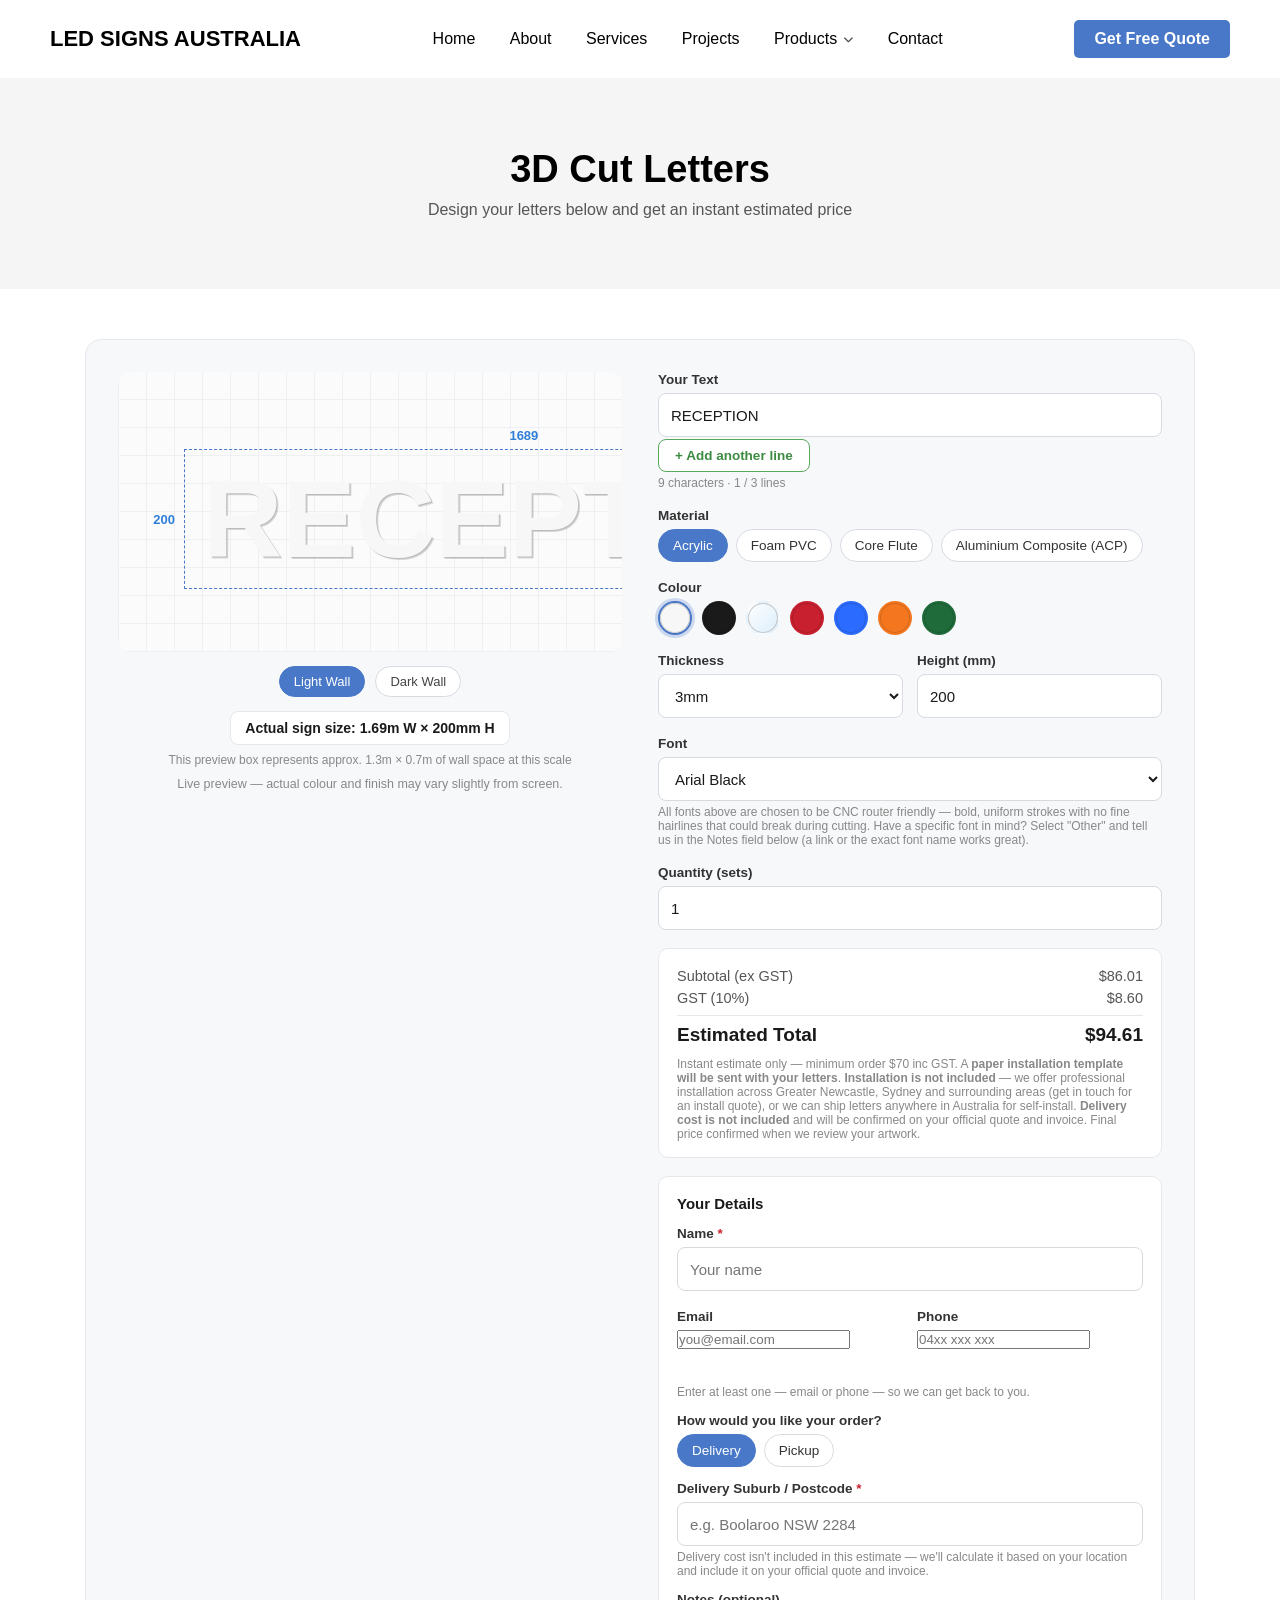
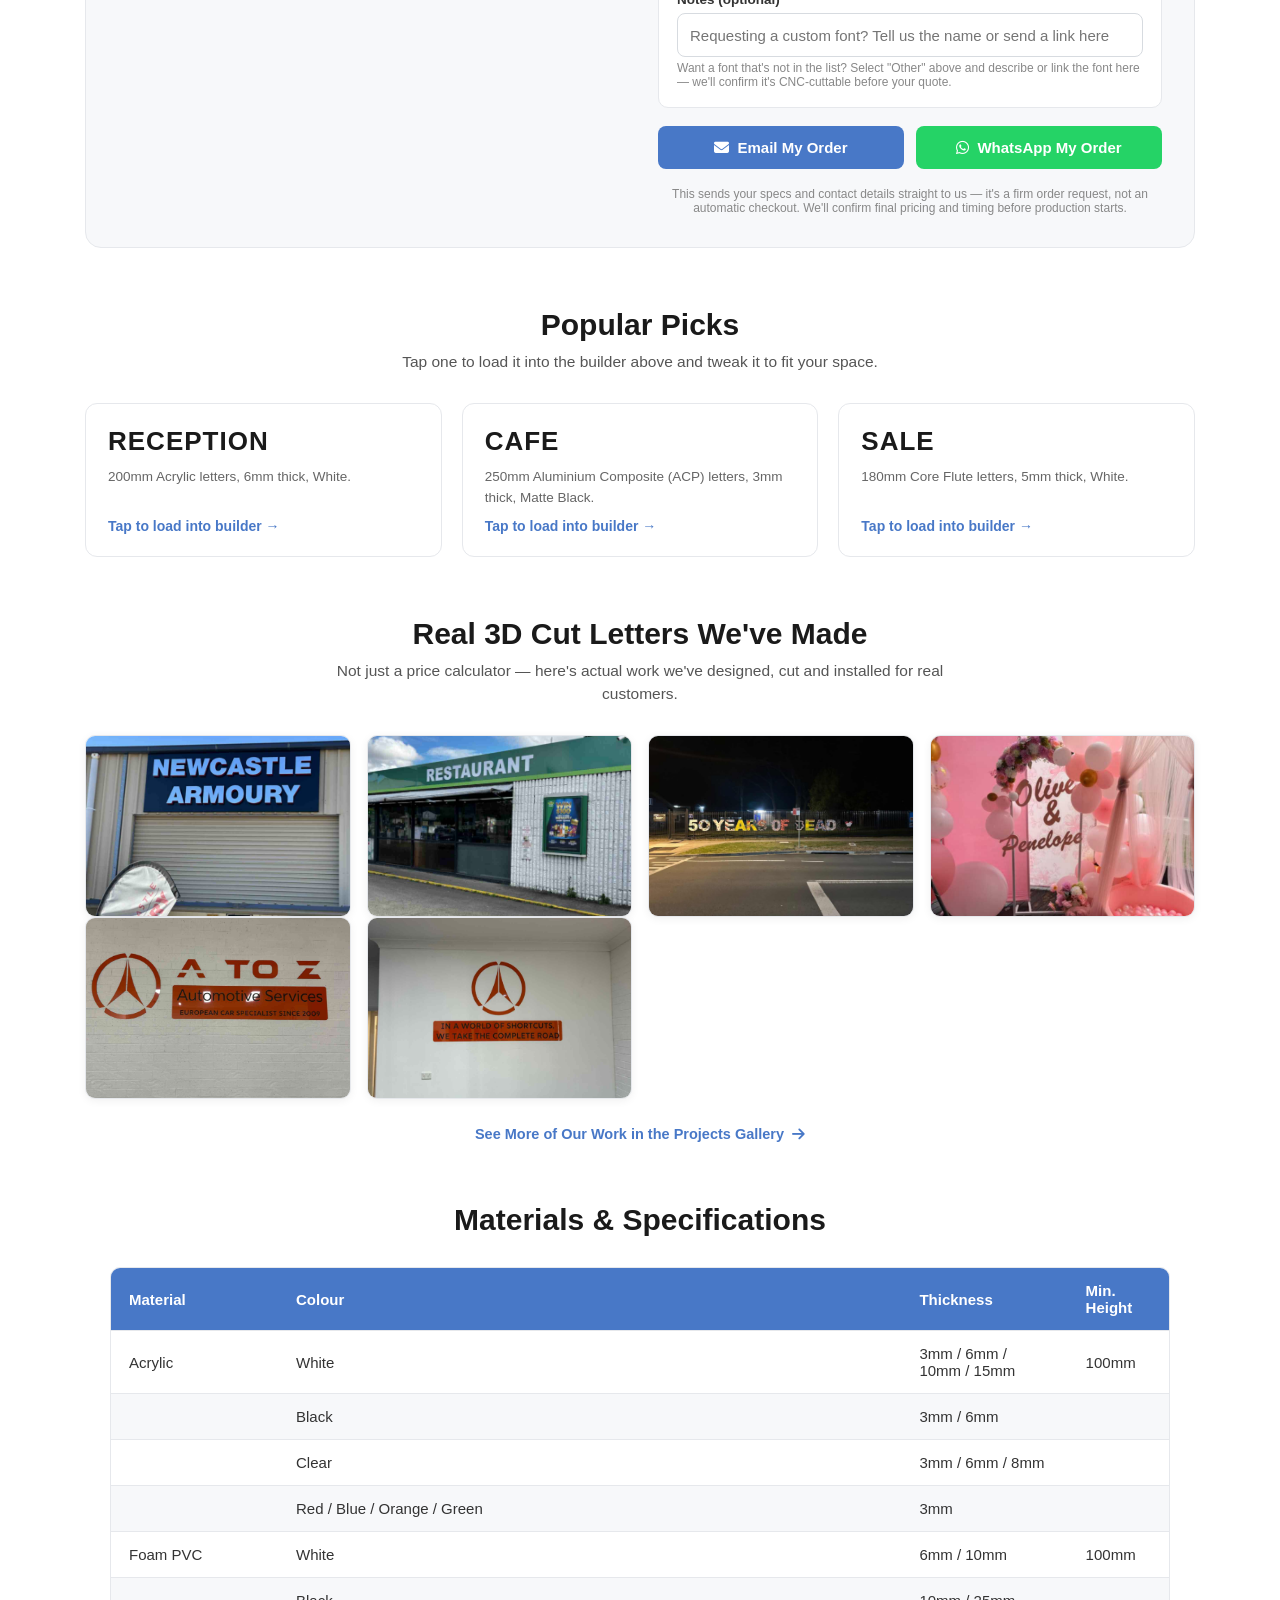
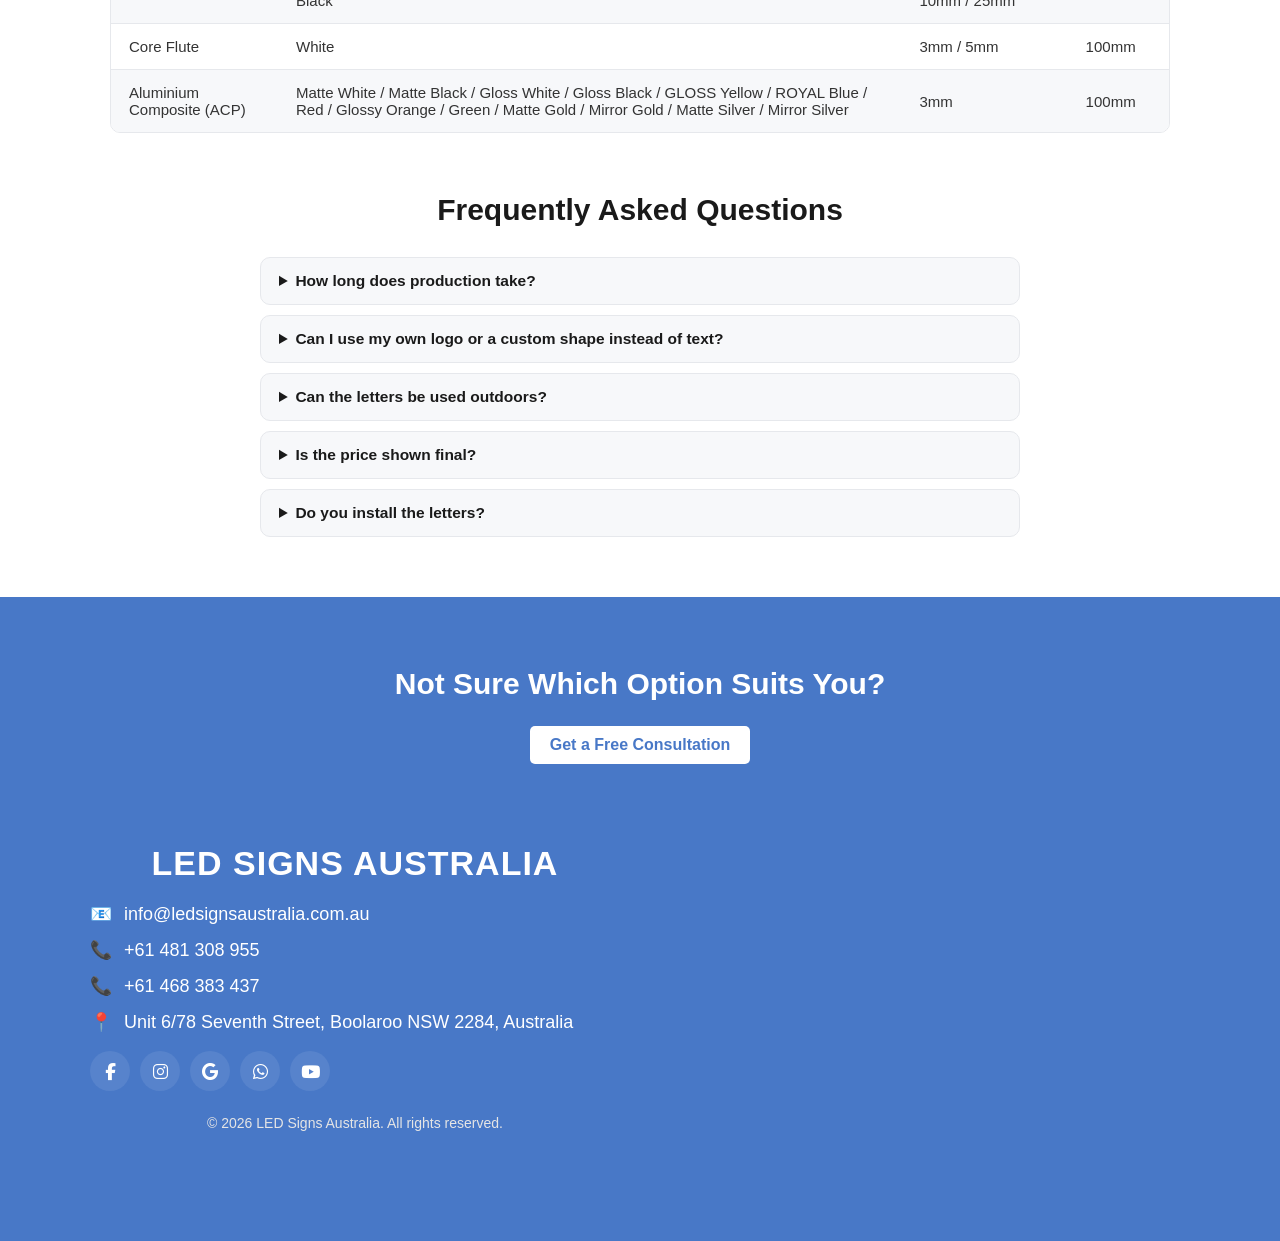
==== commit dfb18f49: "Add files via upload" ====
--- a/3d-cut-letters.html
+++ b/3d-cut-letters.html
@@ -1,9 +1,17 @@
 <!DOCTYPE html>
-<html lang="en">
+<html lang="en-AU">
 <head>
-    <title>3D Cut Letters - Build Your Sign - LED SIGNS AUSTRALIA</title>
+    <title>3D Cut Letters Australia | Build Your Sign | LED Signs Australia</title>
     <meta charset="UTF-8">
     <meta name="viewport" content="width=device-width, initial-scale=1.0">
+    <meta name="description" content="Design and price custom 3D cut letters online, supplied Australia-wide. Acrylic, aluminium, stainless steel, brass, timber or PVC foam.">
+    <link rel="canonical" href="https://ledsignsaustralia.com.au/3d-cut-letters.html">
+    <meta property="og:title" content="3D Cut Letters Australia | Build Your Sign | LED Signs Australia">
+    <meta property="og:description" content="Design and price custom 3D cut letters online, supplied Australia-wide. Acrylic, aluminium, stainless steel, brass, timber or PVC foam.">
+    <meta property="og:type" content="website">
+    <meta property="og:url" content="https://ledsignsaustralia.com.au/3d-cut-letters.html">
+    <meta property="og:site_name" content="LED Signs Australia">
+    <meta property="og:image" content="https://ledsignsaustralia.com.au/images/3dletters-1.jpg">
     <link rel="stylesheet" href="style.css">
     <link rel="preconnect" href="https://fonts.googleapis.com">
     <link rel="preconnect" href="https://fonts.gstatic.com" crossorigin>
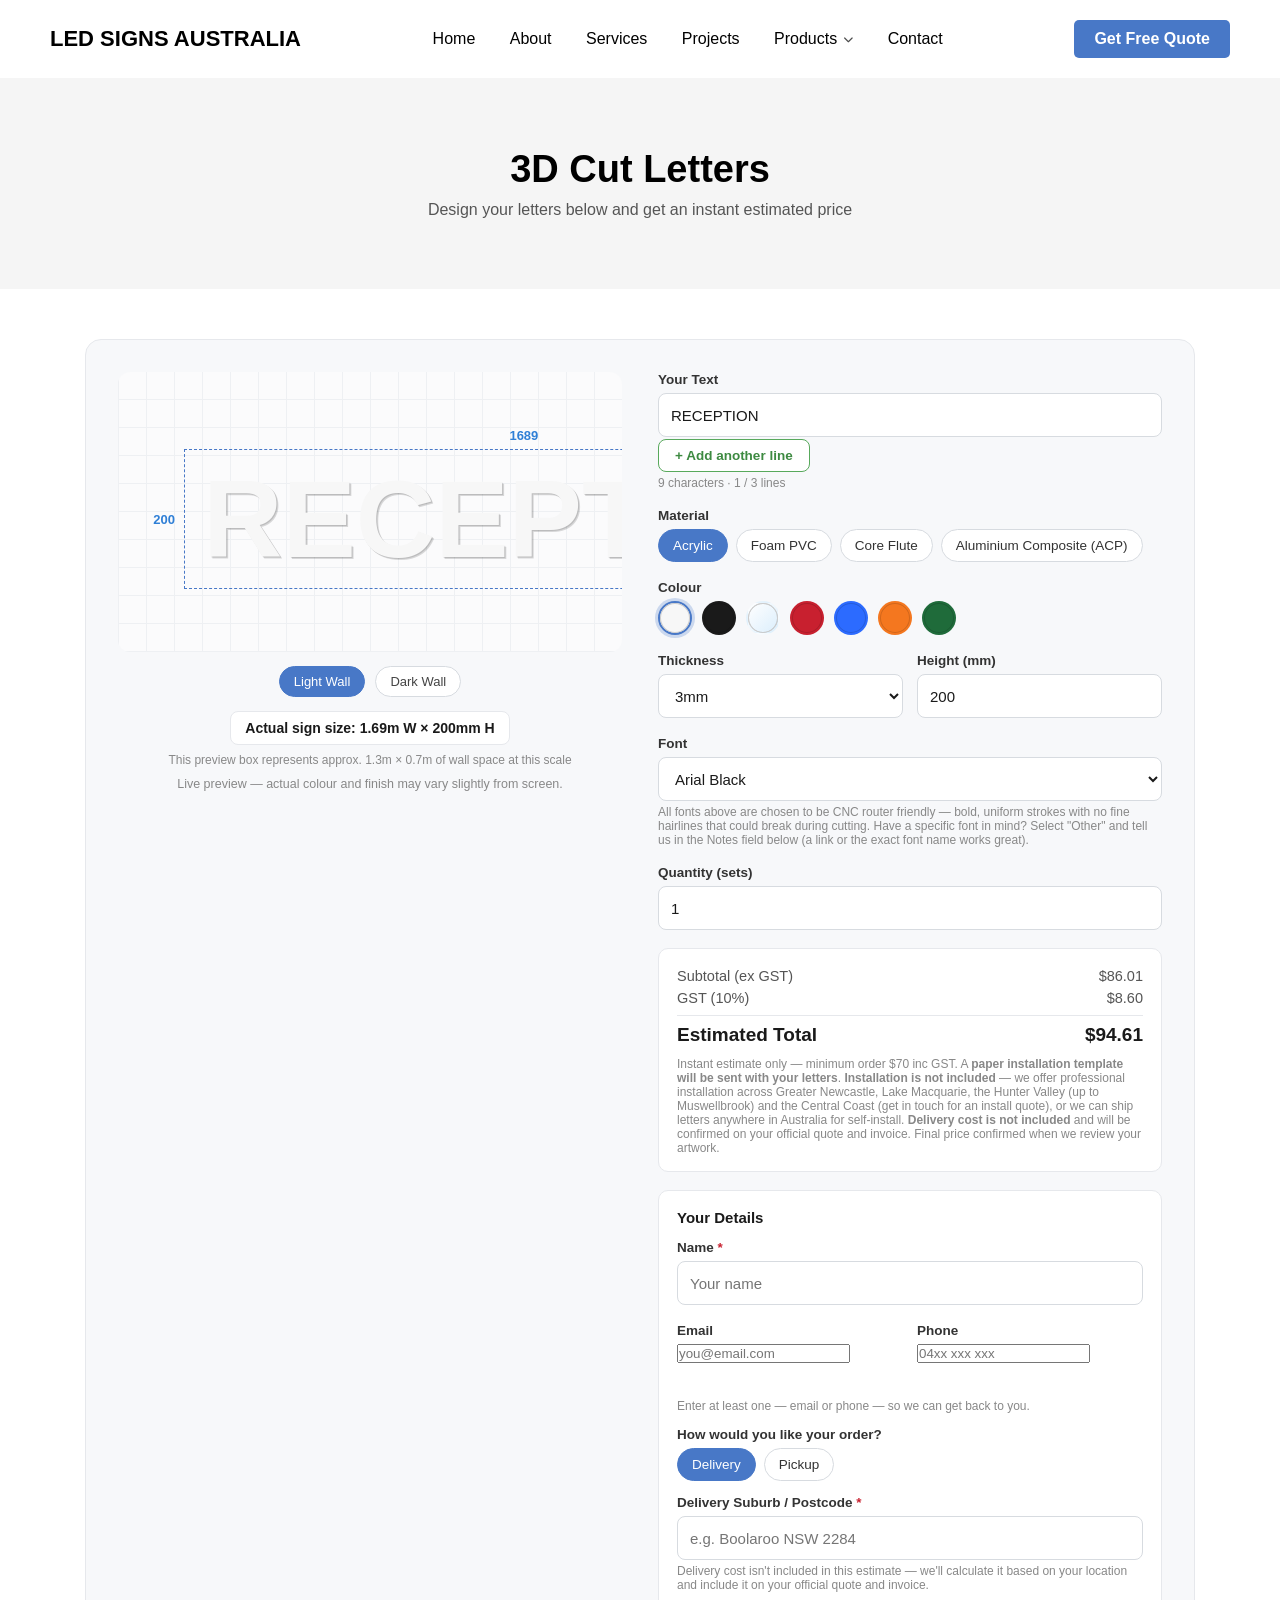
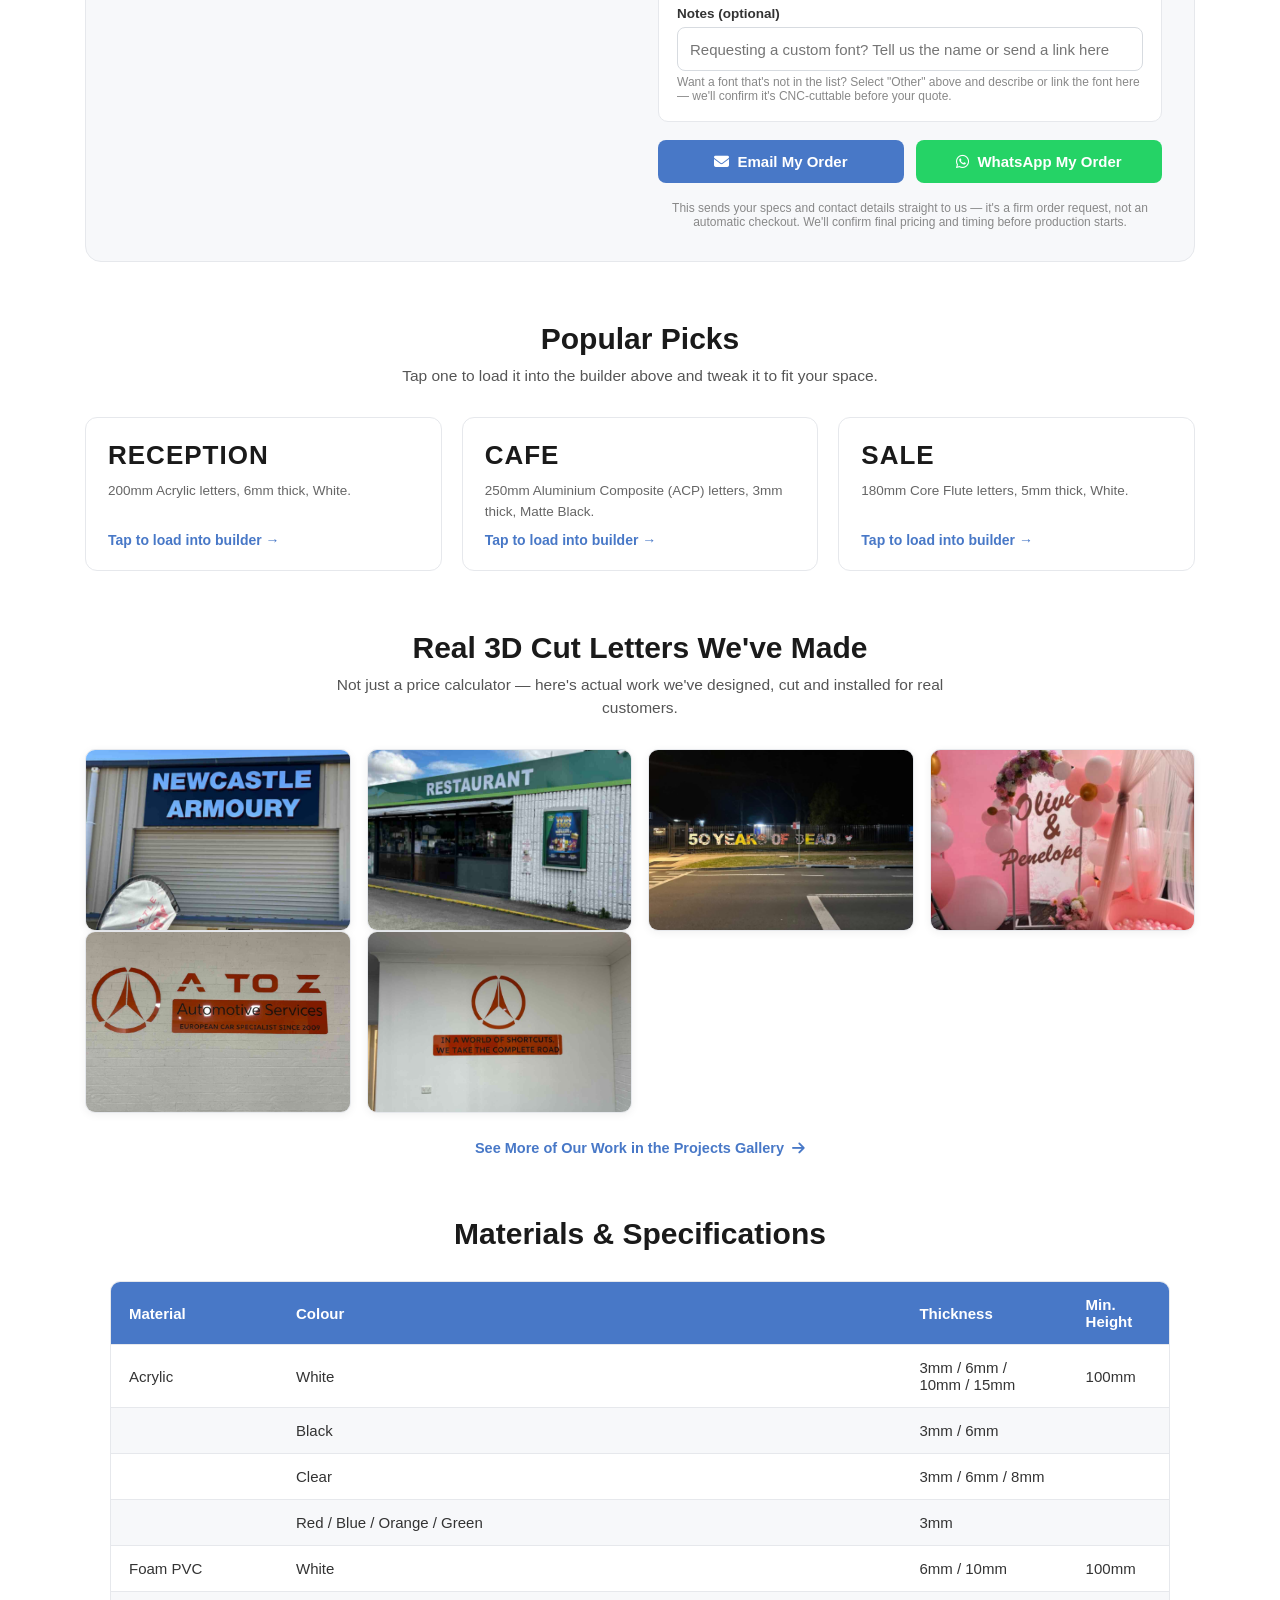
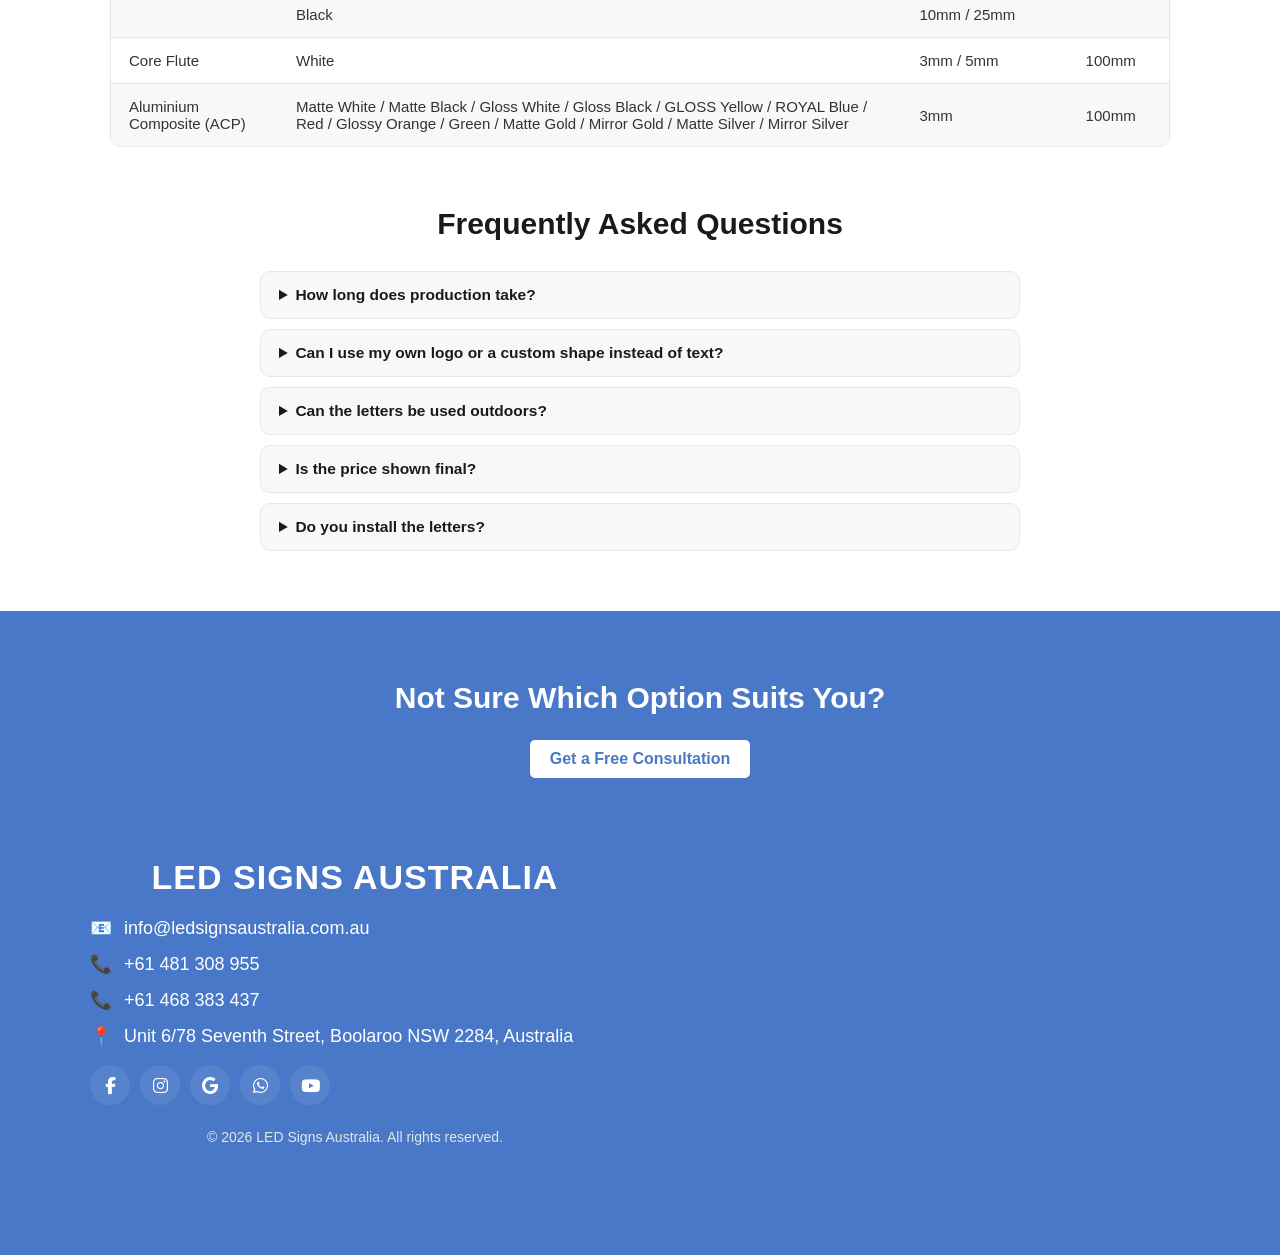
==== commit e54837fa: "Add files via upload" ====
--- a/3d-cut-letters.html
+++ b/3d-cut-letters.html
@@ -12,6 +12,27 @@
     <meta property="og:url" content="https://ledsignsaustralia.com.au/3d-cut-letters.html">
     <meta property="og:site_name" content="LED Signs Australia">
     <meta property="og:image" content="https://ledsignsaustralia.com.au/images/3dletters-1.jpg">
+    <script type="application/ld+json">
+    {
+      "@context": "https://schema.org",
+      "@type": "Product",
+      "name": "3D Cut Letters",
+      "description": "Custom 3D cut letters in acrylic, aluminium, stainless steel, brass, timber or PVC foam, designed and priced online and installed across Greater Newcastle, Lake Macquarie, the Hunter Valley and Central Coast.",
+      "image": "https://ledsignsaustralia.com.au/images/3dletters-1.jpg",
+      "brand": { "@type": "Brand", "name": "LED Signs Australia" },
+      "url": "https://ledsignsaustralia.com.au/3d-cut-letters.html",
+      "offers": {
+        "@type": "Offer",
+        "url": "https://ledsignsaustralia.com.au/3d-cut-letters.html",
+        "priceCurrency": "AUD",
+        "price": "70.00",
+        "priceValidUntil": "2027-12-31",
+        "availability": "https://schema.org/InStock",
+        "itemCondition": "https://schema.org/NewCondition",
+        "description": "Minimum order price, inc. GST. Final price depends on size, material and quantity selected in the online configurator."
+      }
+    }
+    </script>
     <link rel="stylesheet" href="style.css">
     <link rel="preconnect" href="https://fonts.googleapis.com">
     <link rel="preconnect" href="https://fonts.gstatic.com" crossorigin>
@@ -147,7 +168,7 @@
                     <div class="price-row"><span>Subtotal (ex GST)</span><span id="priceSubtotal">$0.00</span></div>
                     <div class="price-row"><span>GST (10%)</span><span id="priceGst">$0.00</span></div>
                     <div class="price-row price-total"><span>Estimated Total</span><span id="priceTotal">$0.00</span></div>
-                    <p class="price-note">Instant estimate only &mdash; minimum order $70 inc GST. A <strong>paper installation template will be sent with your letters</strong>. <strong>Installation is not included</strong> &mdash; we offer professional installation across Greater Newcastle, Sydney and surrounding areas (get in touch for an install quote), or we can ship letters anywhere in Australia for self-install. <strong>Delivery cost is not included</strong> and will be confirmed on your official quote and invoice. Final price confirmed when we review your artwork.</p>
+                    <p class="price-note">Instant estimate only &mdash; minimum order $70 inc GST. A <strong>paper installation template will be sent with your letters</strong>. <strong>Installation is not included</strong> &mdash; we offer professional installation across Greater Newcastle, Lake Macquarie, the Hunter Valley (up to Muswellbrook) and the Central Coast (get in touch for an install quote), or we can ship letters anywhere in Australia for self-install. <strong>Delivery cost is not included</strong> and will be confirmed on your official quote and invoice. Final price confirmed when we review your artwork.</p>
                 </div>
 
                 <div class="details-box">
@@ -277,7 +298,7 @@
             </details>
             <details class="faq-item">
                 <summary>Do you install the letters?</summary>
-                <p>We offer professional installation across <strong>Greater Newcastle, Sydney and surrounding areas</strong> &mdash; get in touch for an install quote. Outside these areas, we can <strong>ship letters anywhere in Australia</strong> for self-install, and every order comes with a <strong>paper installation template</strong> matched to your exact sign, showing the correct position for every fixing point.</p>
+                <p>We offer professional installation across <strong>Greater Newcastle, Lake Macquarie, the Hunter Valley (up to Muswellbrook) and the Central Coast</strong> &mdash; get in touch for an install quote. Outside these areas, we can <strong>ship letters anywhere in Australia</strong> for self-install, and every order comes with a <strong>paper installation template</strong> matched to your exact sign, showing the correct position for every fixing point.</p>
             </details>
         </div>
     </section>
@@ -1037,7 +1058,7 @@
       const cncCost = cnc.machineCost + setupCost;
 
       // No installation cost included - we don't install on-site as standard.
-      // Local installation (Greater Newcastle, Sydney & surrounds) is quoted separately.
+      // Local installation (Greater Newcastle, Lake Macquarie, Hunter Valley & Central Coast) is quoted separately.
       let perSetExGst = materialCost + cncCost;
       perSetExGst = Math.max(perSetExGst, 32);
 
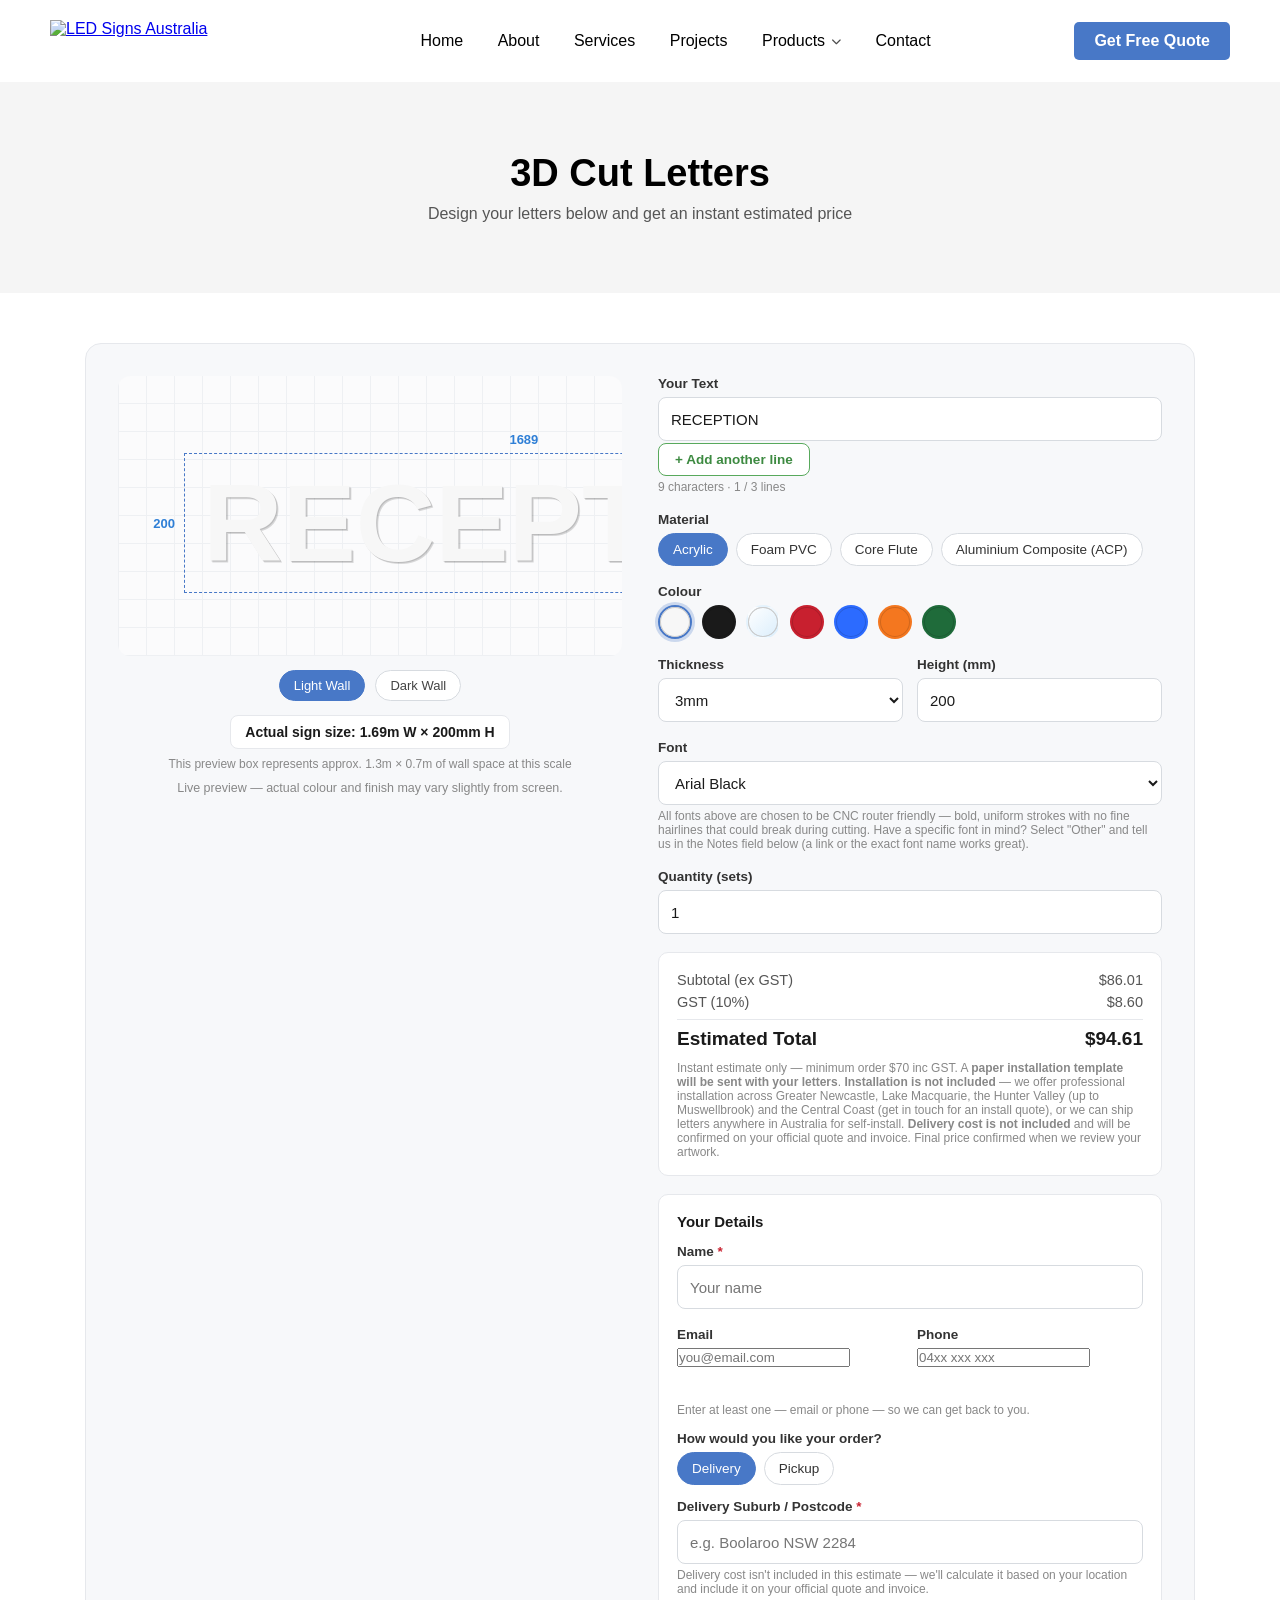
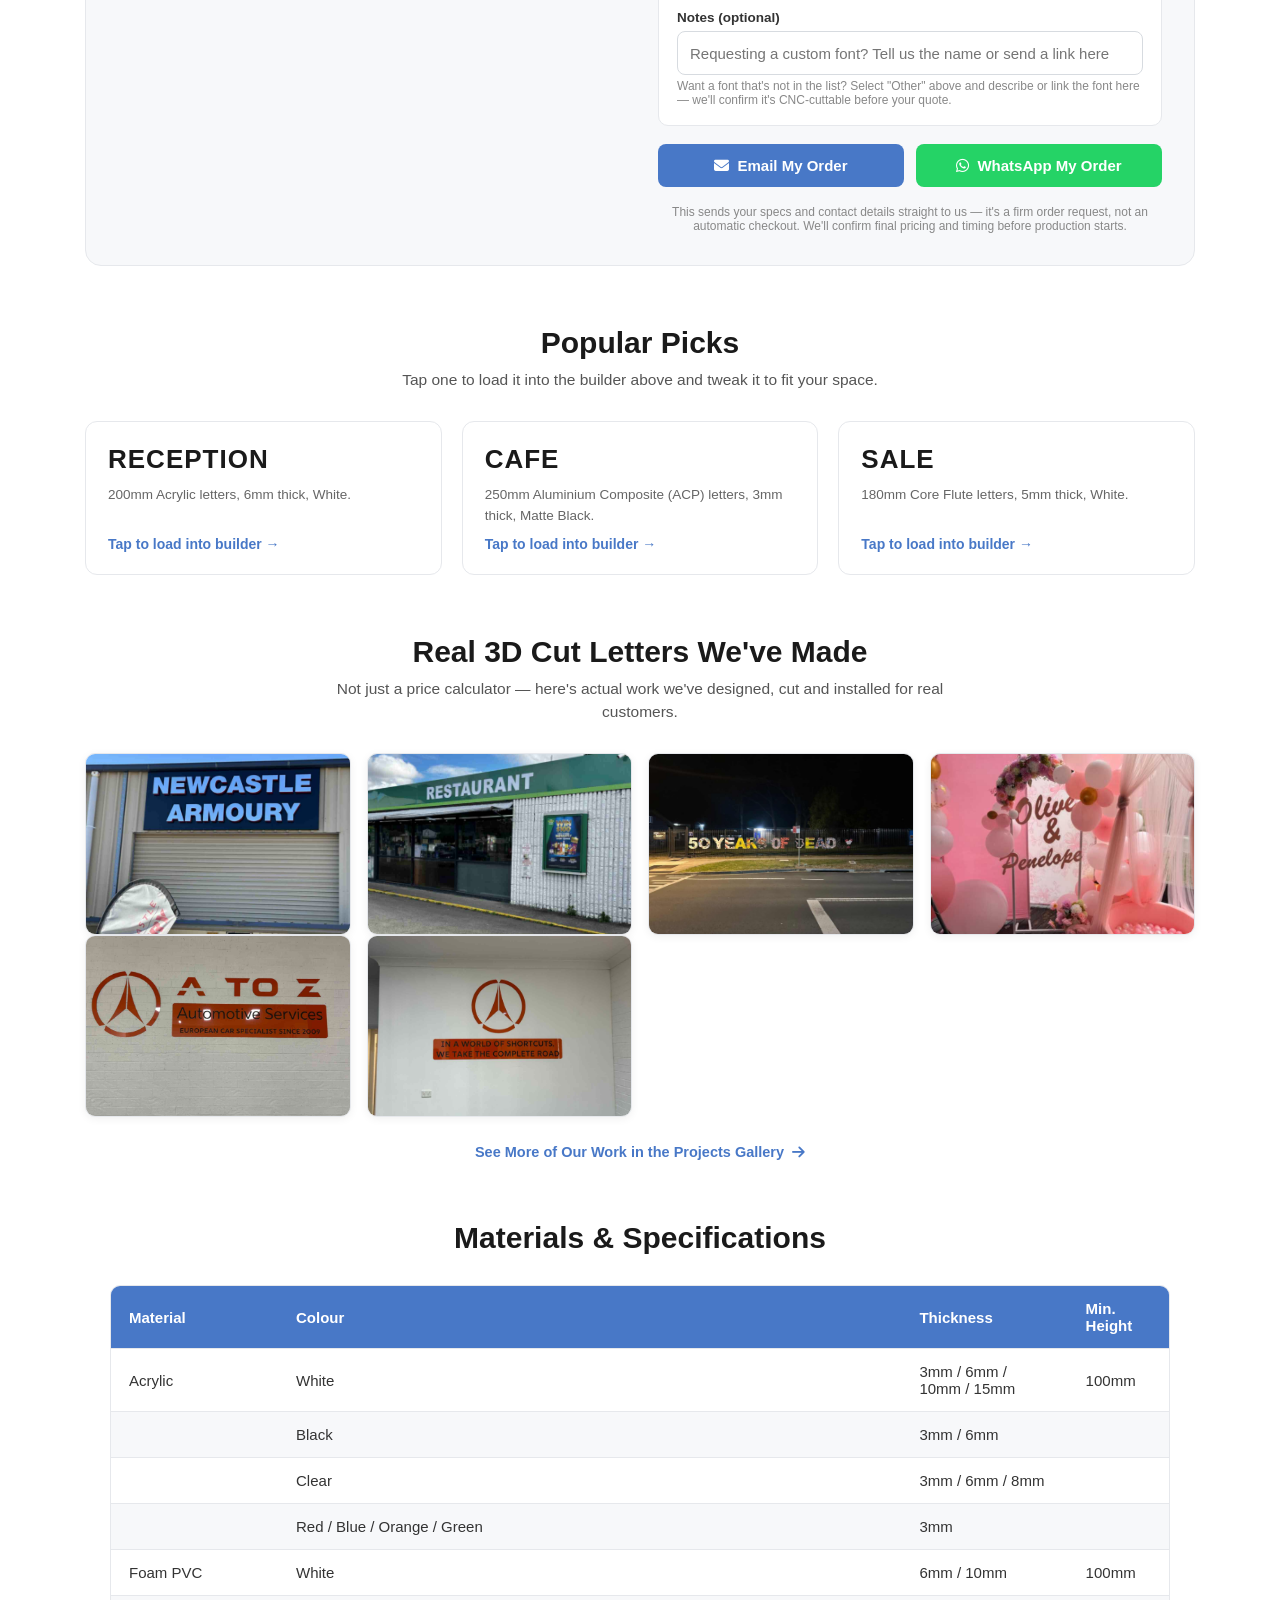
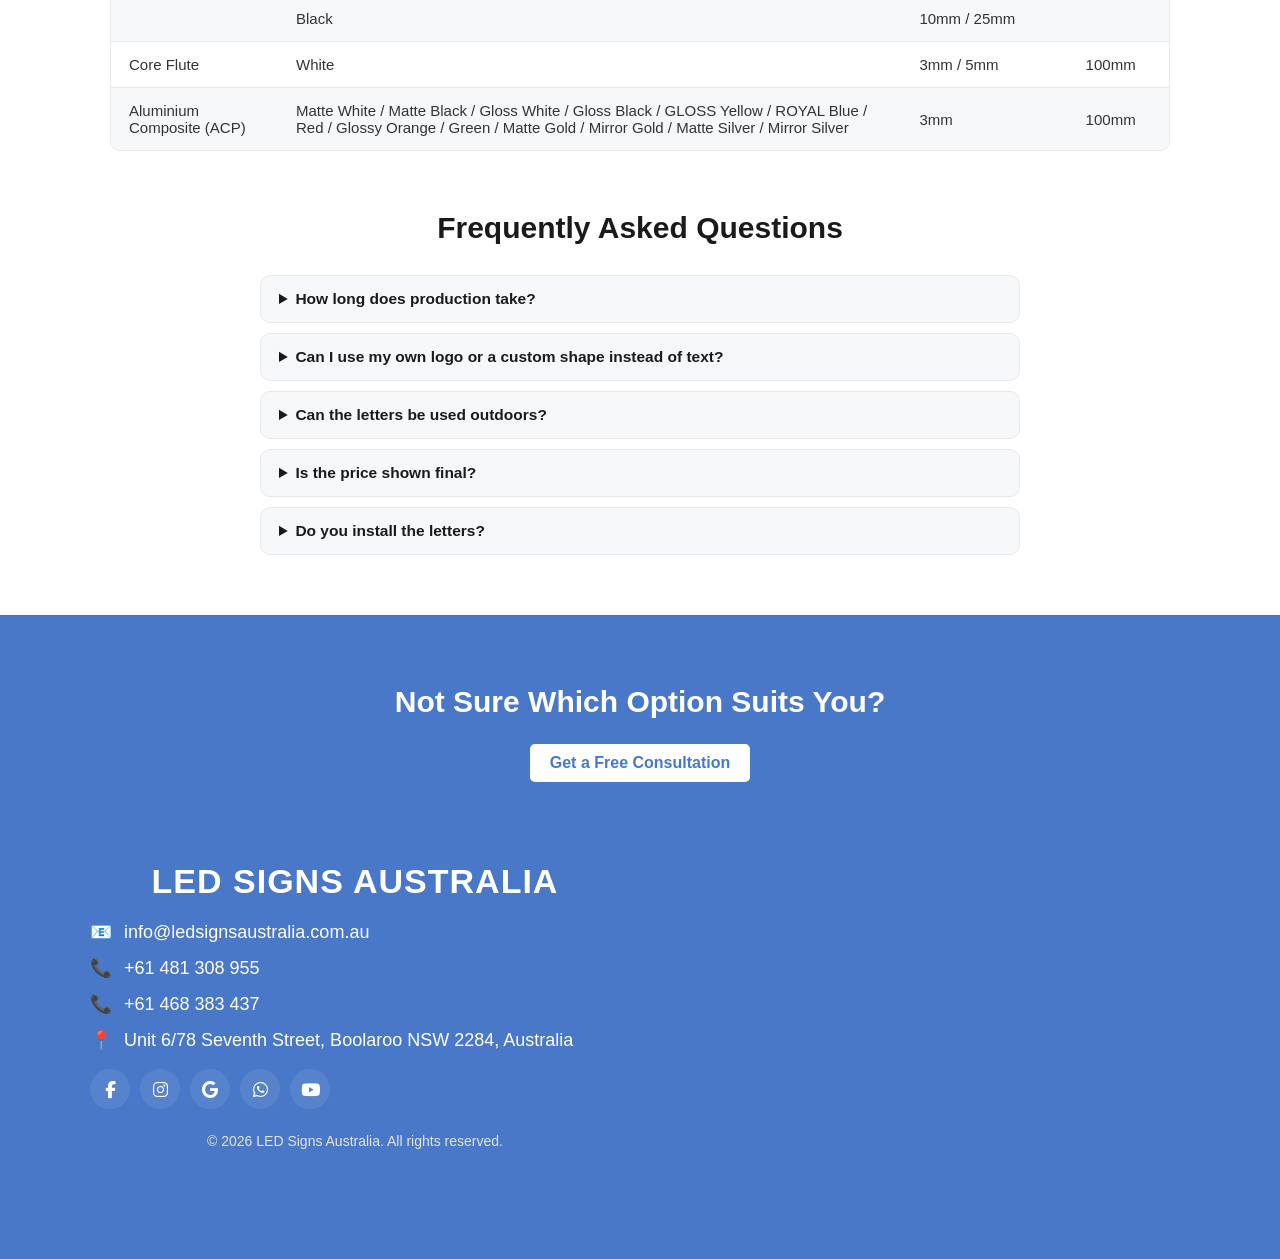
==== commit 5432d481: "Add files via upload" ====
--- a/3d-cut-letters.html
+++ b/3d-cut-letters.html
@@ -41,7 +41,9 @@
 </head>
 <body>
     <header class="header">
-        <div class="logo">LED SIGNS AUSTRALIA</div>
+        <a href="index.html" class="logo">
+            <img src="images/led-signs-australia-logo.png" alt="LED Signs Australia" class="logo-img" width="2014" height="373">
+        </a>
         <div class="hamburger" onclick="toggleMenu()">
             <span></span><span></span><span></span>
         </div>
--- a/style.css
+++ b/style.css
@@ -21,9 +21,14 @@
 }
 
 .logo {
-    font-size: 22px;
-    font-weight: bold;
-    color: #000000;
+    display: flex;
+    align-items: center;
+}
+
+.logo-img {
+    height: 42px;
+    width: auto;
+    display: block;
 }
 
 nav a {
@@ -777,8 +782,8 @@
         font-size: 24px;
     }
 
-    .logo {
-        font-size: 18px;
+    .logo-img {
+        height: 32px;
     }
 
     .process-flow {
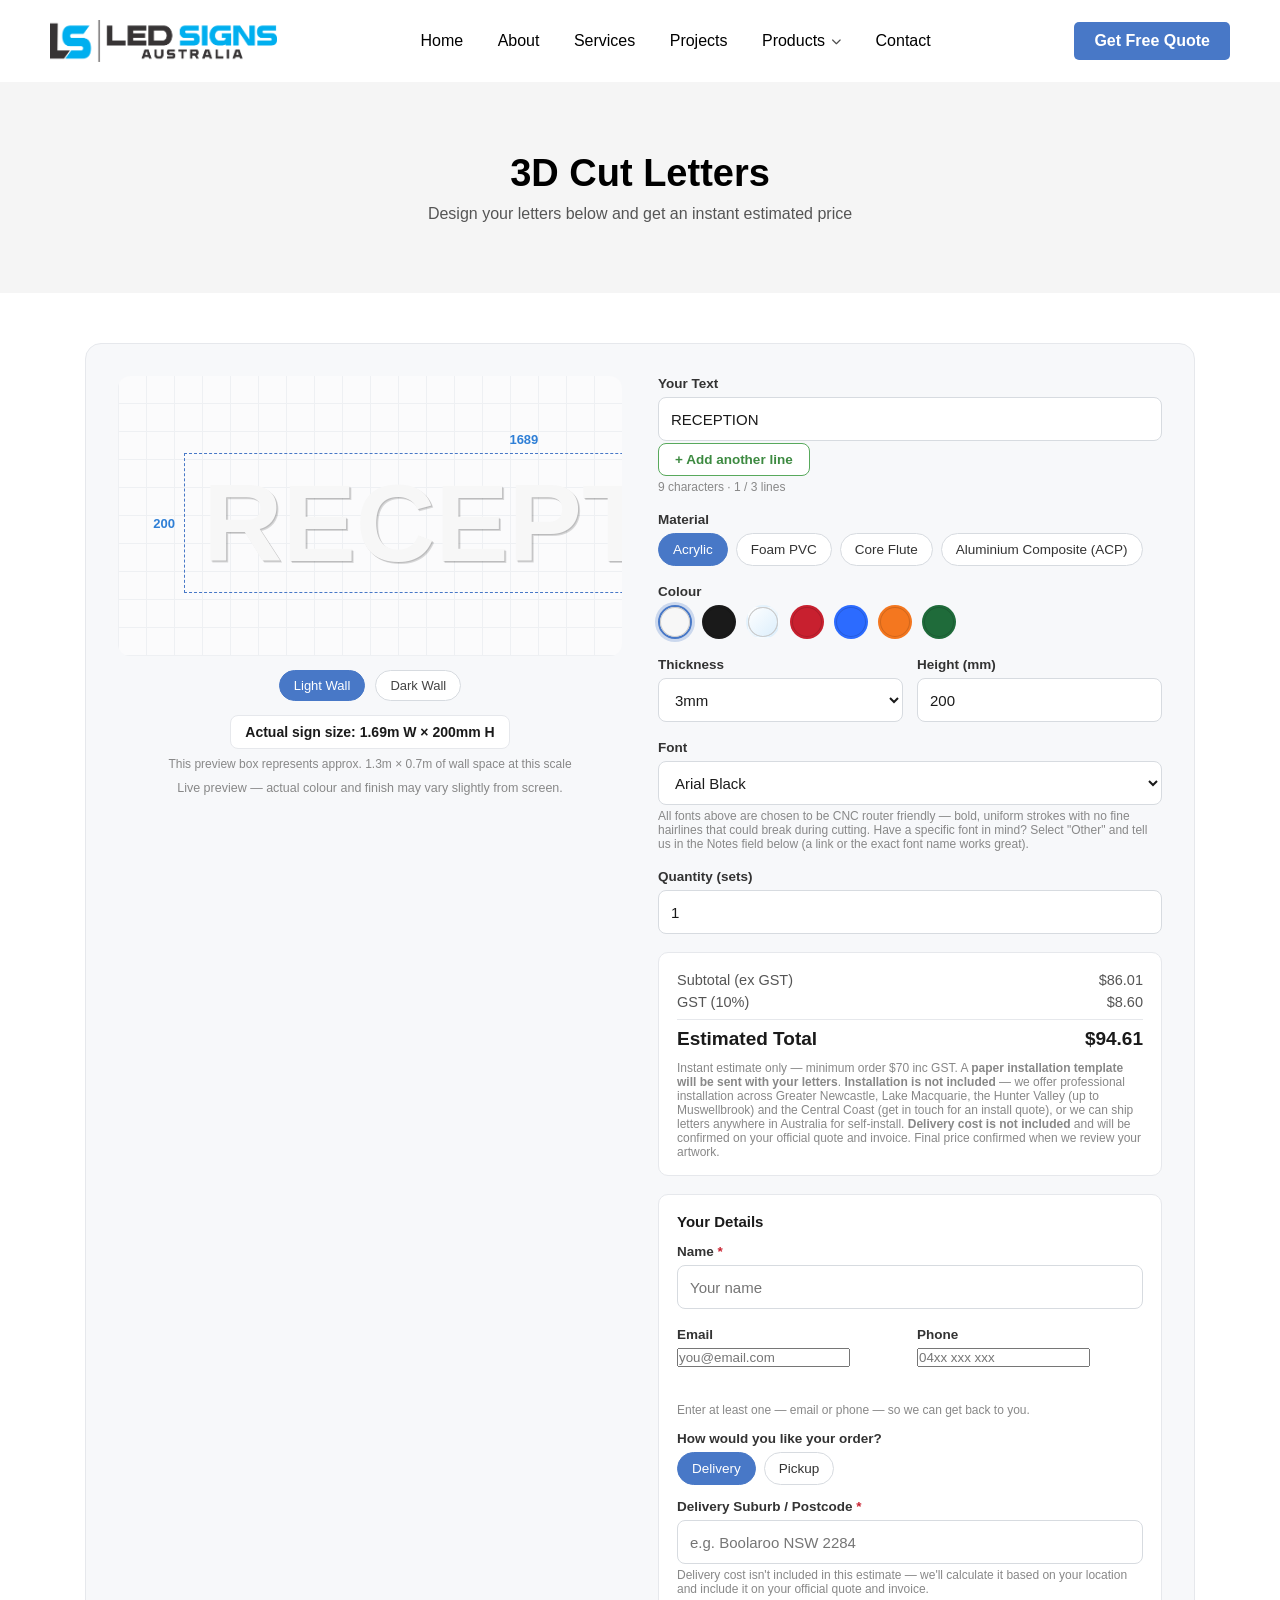
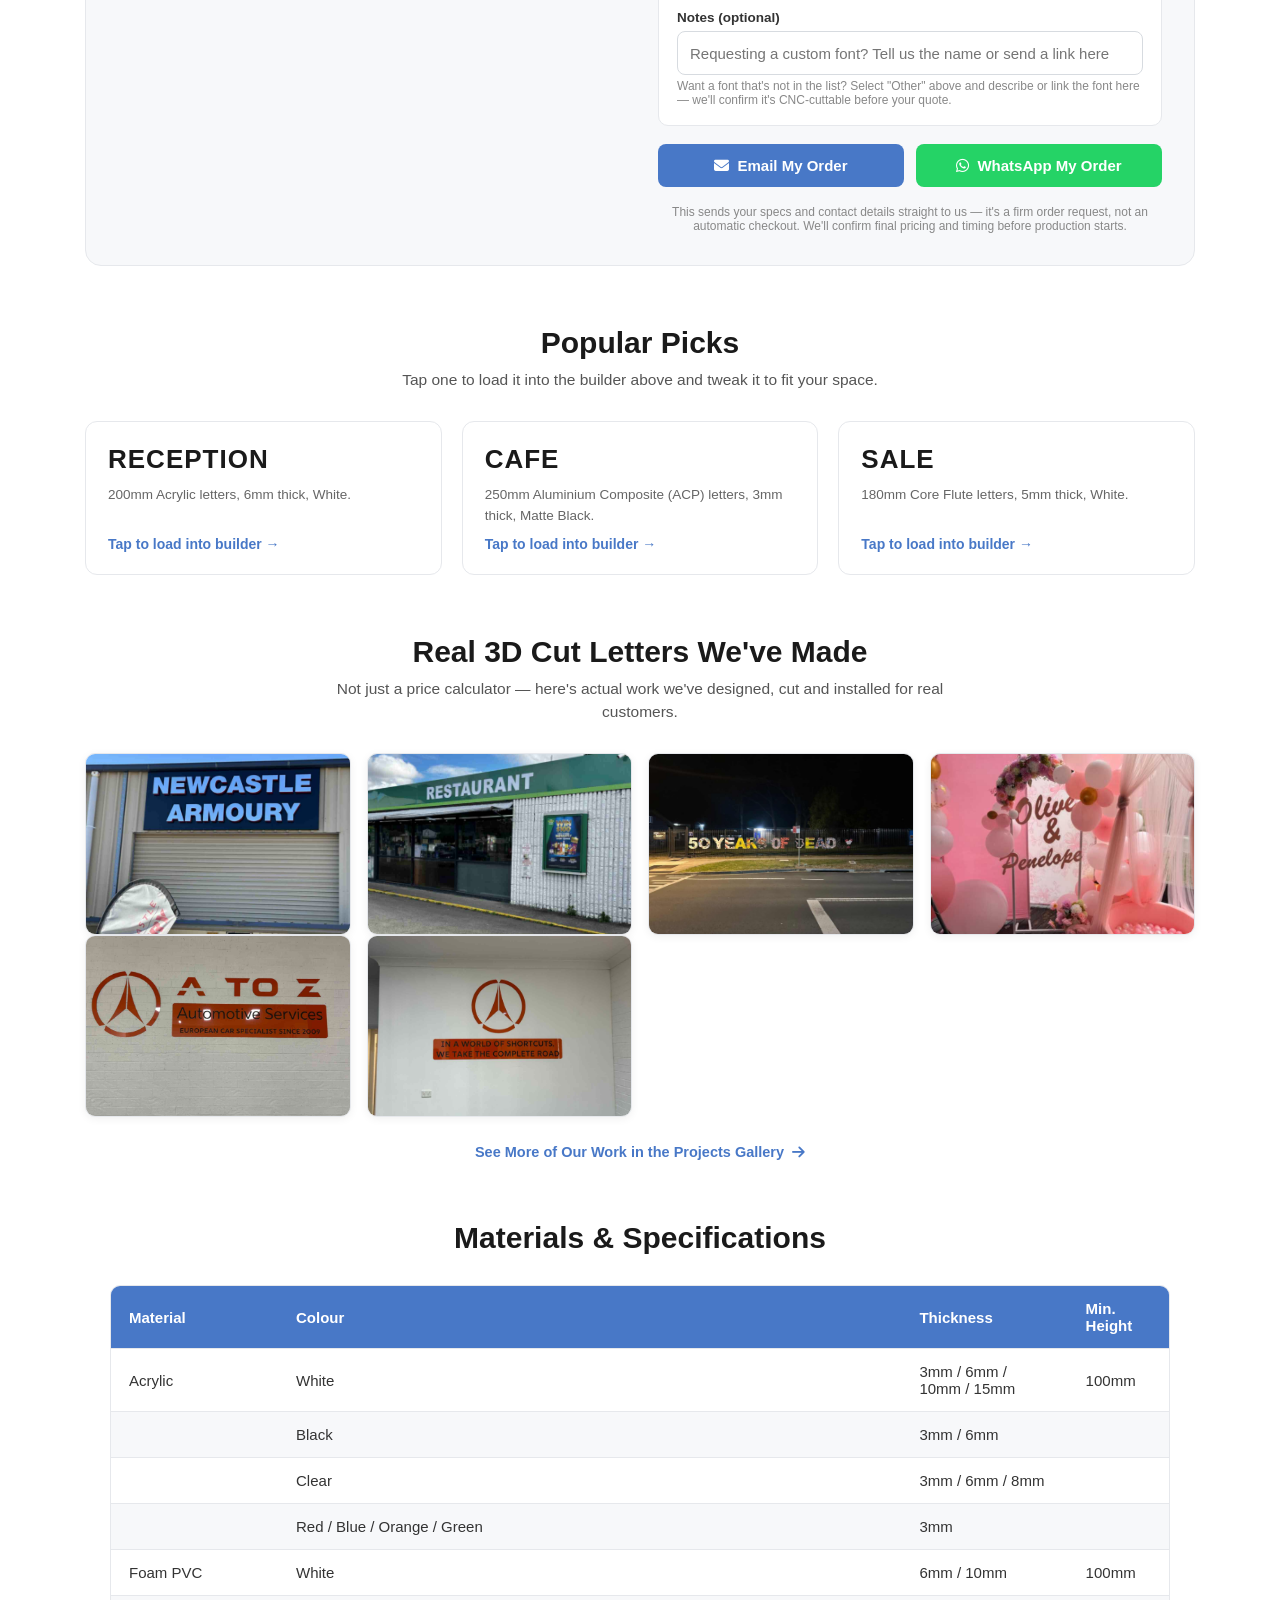
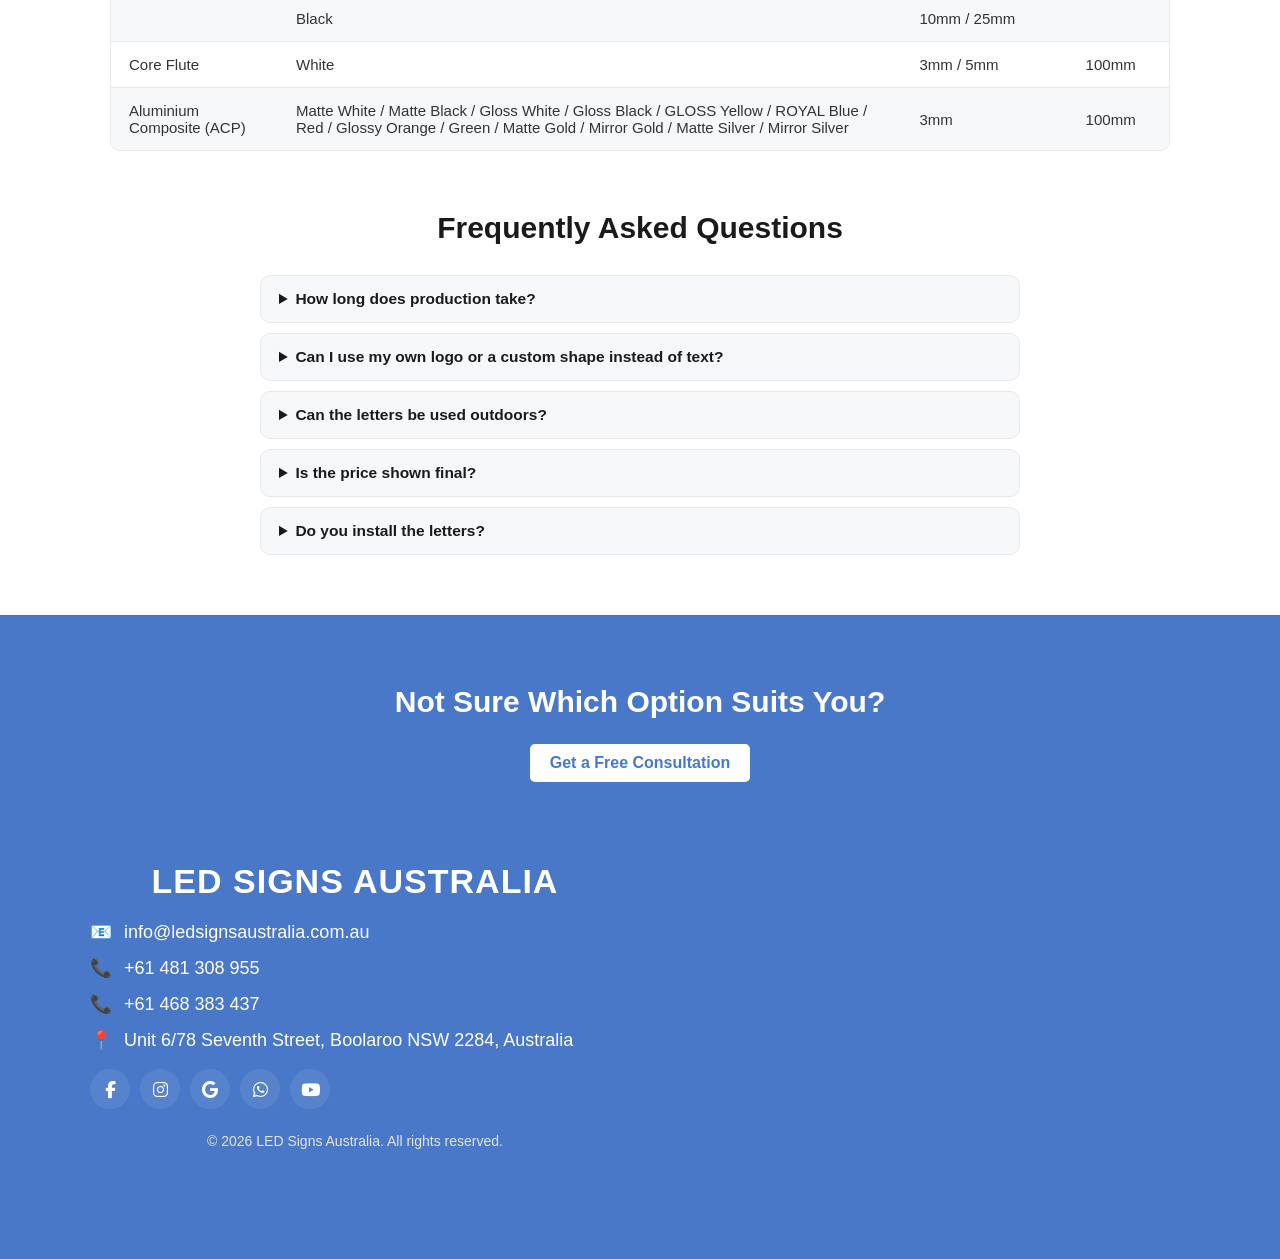
==== commit 9d9bc413: "Add files via upload" ====
--- a/3d-cut-letters.html
+++ b/3d-cut-letters.html
@@ -38,6 +38,12 @@
     <link rel="preconnect" href="https://fonts.gstatic.com" crossorigin>
     <link href="https://fonts.googleapis.com/css2?family=Bebas+Neue&family=Merriweather:wght@900&family=Archivo+Black&family=Anton&family=Oswald:wght@700&family=Montserrat:wght@900&display=swap" rel="stylesheet">
     <link rel="stylesheet" href="https://cdnjs.cloudflare.com/ajax/libs/font-awesome/6.5.1/css/all.min.css">
+    <style>
+    /* Logo sizing failsafe — keeps the logo the right size even if style.css is out of date */
+    .logo { display: flex; align-items: center; }
+    .logo-img { height: 42px; width: auto; display: block; }
+    @media (max-width: 768px) { .logo-img { height: 32px; } }
+    </style>
 </head>
 <body>
     <header class="header">
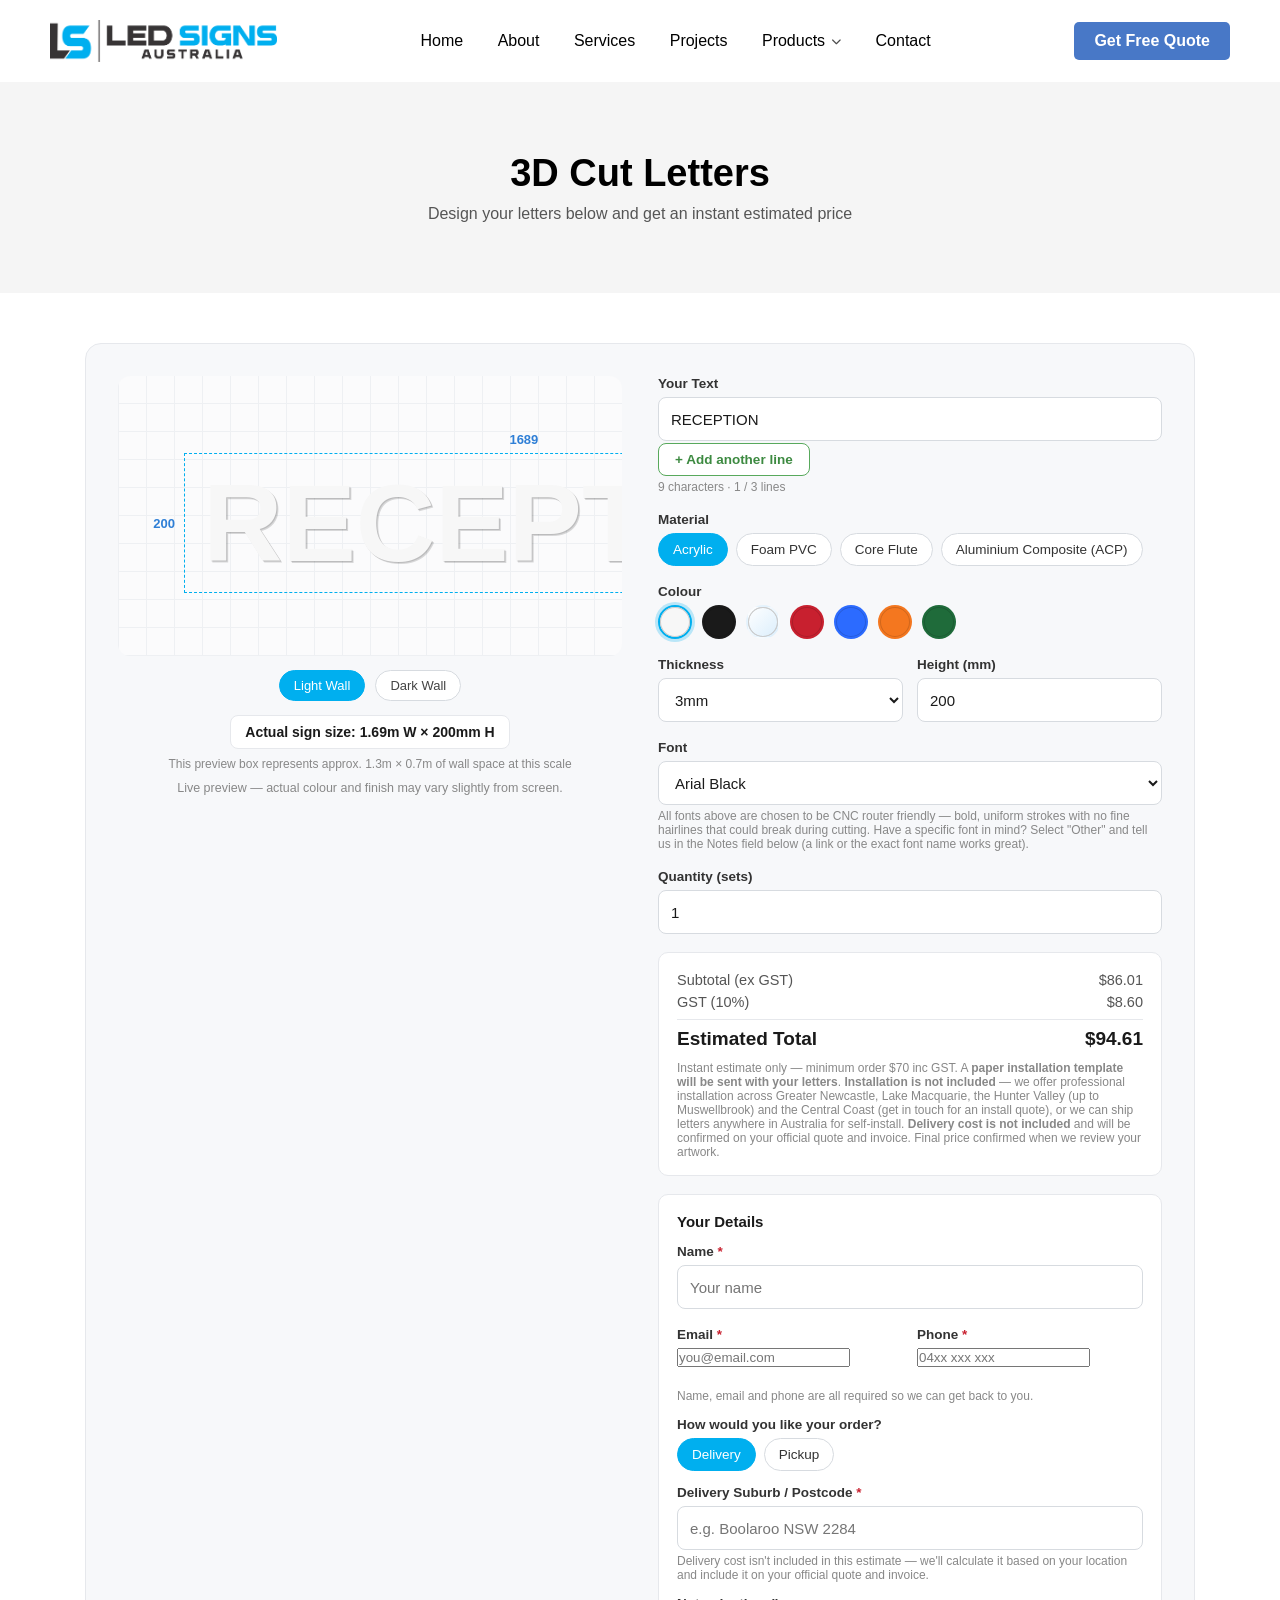
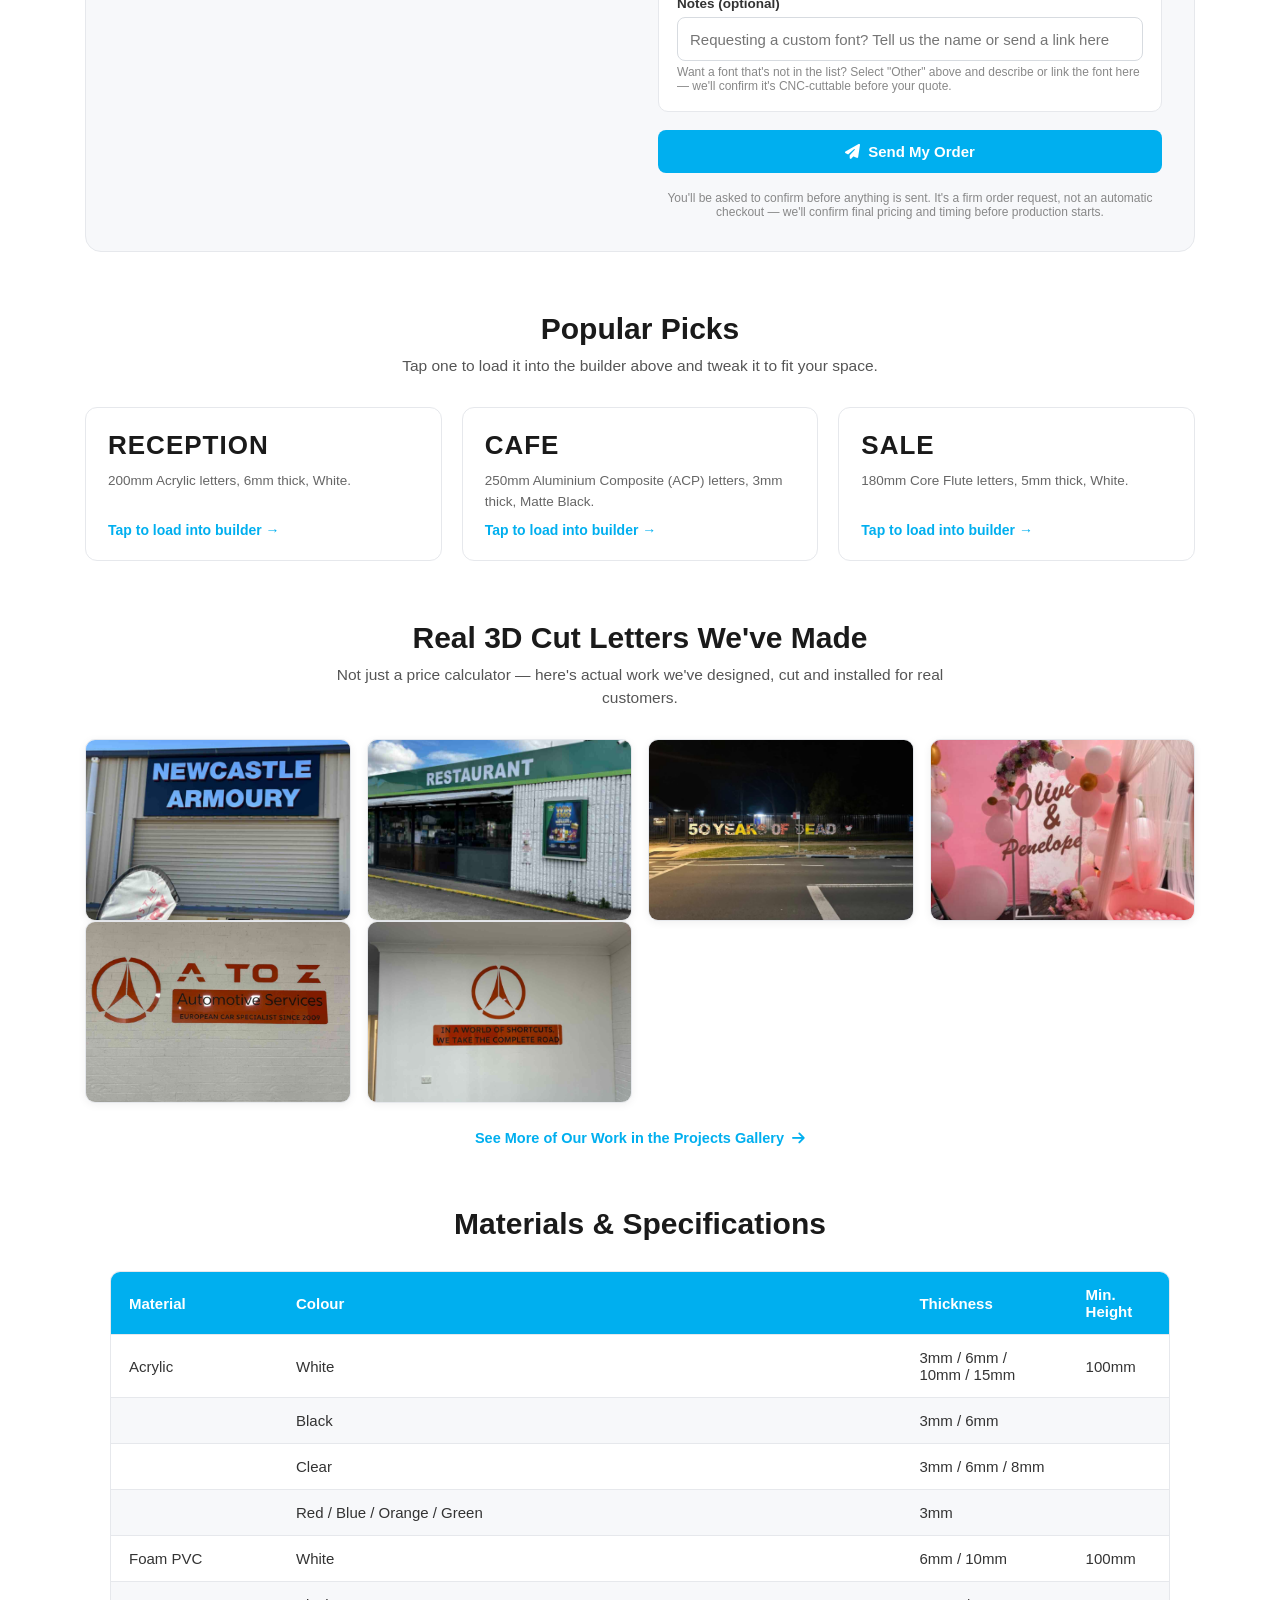
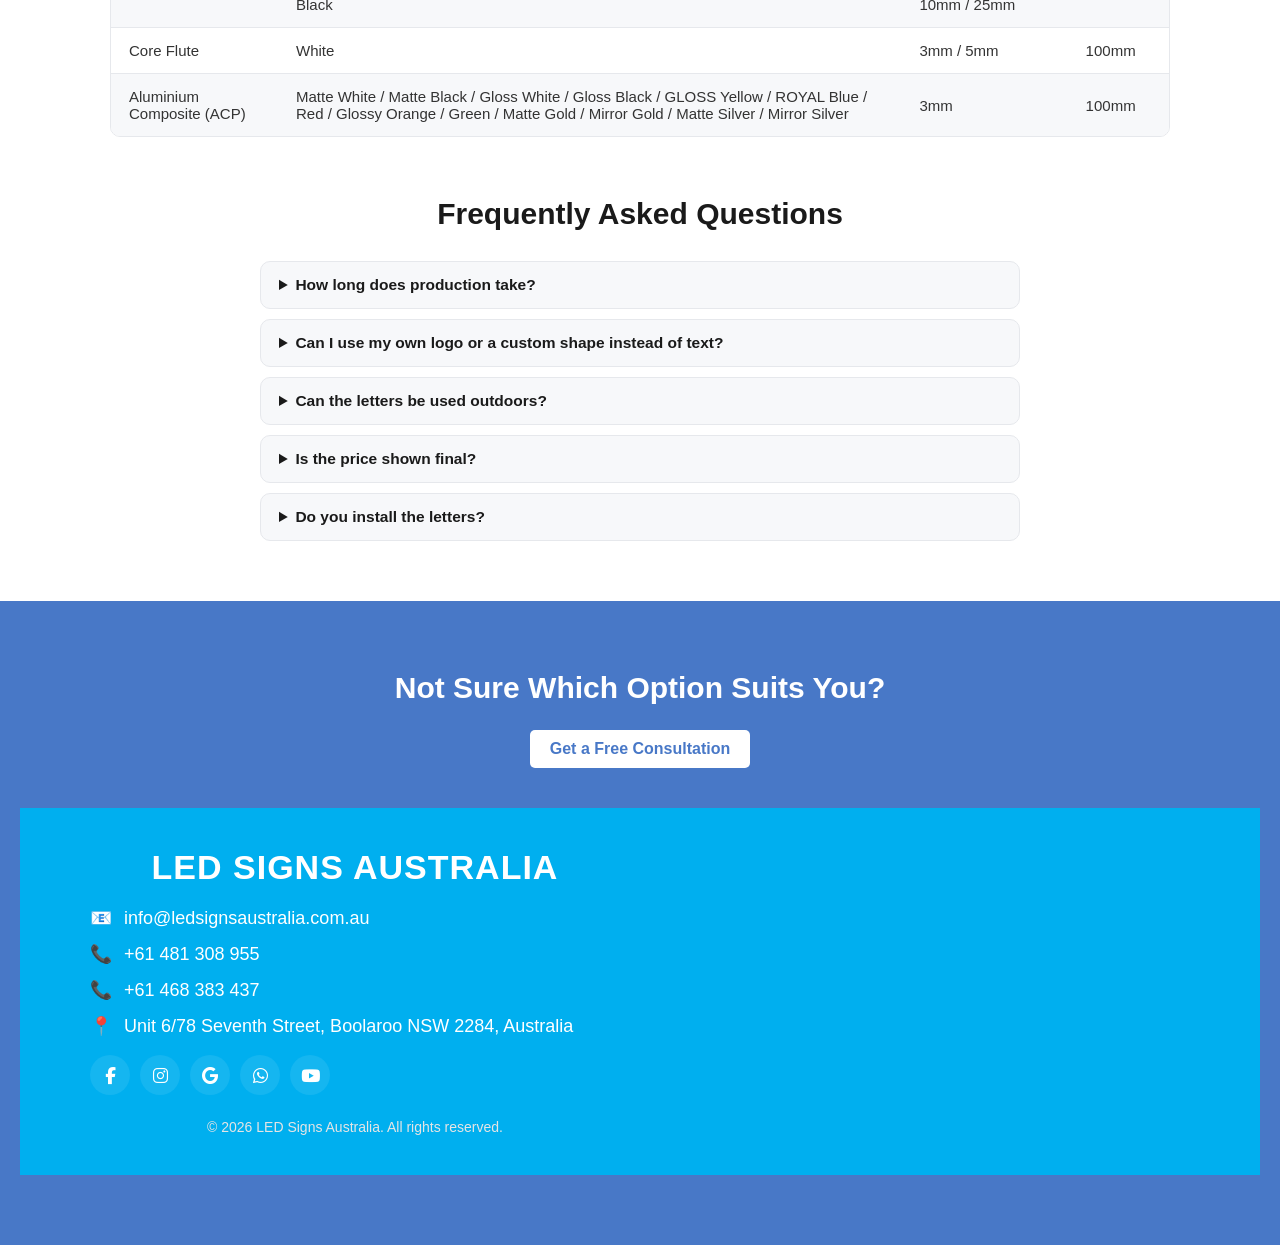
==== commit a069d7bd: "Add files via upload" ====
--- a/3d-cut-letters.html
+++ b/3d-cut-letters.html
@@ -44,6 +44,7 @@
     .logo-img { height: 42px; width: auto; display: block; }
     @media (max-width: 768px) { .logo-img { height: 32px; } }
     </style>
+    <link rel="icon" type="image/png" href="images/led-signs-australia-icon.png">
 </head>
 <body>
     <header class="header">
@@ -189,17 +190,18 @@
                     </div>
 
                     <div class="field field-half">
-                        <div>
-                            <label for="custEmail">Email</label>
+                        <div class="field">
+                            <label for="custEmail">Email <span class="req">*</span></label>
                             <input type="email" id="custEmail" placeholder="you@email.com" oninput="clearFieldError(this)">
+                            <span class="field-error" id="custEmailError"></span>
                         </div>
-                        <div>
-                            <label for="custPhone">Phone</label>
-                            <input type="tel" id="custPhone" placeholder="04xx xxx xxx" oninput="clearFieldError(this)">
+                        <div class="field">
+                            <label for="custPhone">Phone <span class="req">*</span></label>
+                            <input type="tel" id="custPhone" placeholder="04xx xxx xxx" inputmode="tel" autocomplete="tel" oninput="clearFieldError(this)">
+                            <span class="field-error" id="custPhoneError"></span>
                         </div>
                     </div>
-                    <span class="field-error" id="custContactError"></span>
-                    <span class="field-hint">Enter at least one &mdash; email or phone &mdash; so we can get back to you.</span>
+                    <span class="field-hint">Name, email and phone are all required so we can get back to you.</span>
 
                     <div class="field">
                         <label>How would you like your order?</label>
@@ -224,14 +226,11 @@
                 </div>
 
                 <div class="quote-actions">
-                    <button type="button" class="quote-action-btn email-btn" onclick="sendQuote('email')">
-                        <i class="fa-solid fa-envelope"></i> Email My Order
-                    </button>
-                    <button type="button" class="quote-action-btn whatsapp-btn" onclick="sendQuote('whatsapp')">
-                        <i class="fa-brands fa-whatsapp"></i> WhatsApp My Order
+                    <button type="button" class="quote-action-btn email-btn" onclick="sendQuote()">
+                        <i class="fa-solid fa-paper-plane"></i> Send My Order
                     </button>
                 </div>
-                <p class="send-hint">This sends your specs and contact details straight to us &mdash; it's a firm order request, not an automatic checkout. We'll confirm final pricing and timing before production starts.</p>
+                <p class="send-hint">You'll be asked to confirm before anything is sent. It's a firm order request, not an automatic checkout &mdash; we'll confirm final pricing and timing before production starts.</p>
 
             </div>
         </div>
@@ -371,7 +370,7 @@
 
     <style>
     /* ===== Footer (matches services.html) ===== */
-    .site-footer { background:#4878c7; color:#fff; padding:40px 20px; margin-top:40px; }
+    .site-footer { background:#00AFEF; color:#fff; padding:40px 20px; margin-top:40px; }
     .footer-inner { max-width:1100px; margin:0 auto; display:grid; grid-template-columns:1fr 1fr; gap:40px; align-items:start; }
     .footer-contact h3 { margin-bottom:20px; font-size:34px; font-weight:800; letter-spacing:1px; }
     .footer-item { display:flex; align-items:center; gap:12px; margin-bottom:14px; font-size:18px; }
@@ -430,7 +429,7 @@
     .preview-dim-wrap {
       position:relative;
       display:inline-block;
-      border:1.5px dashed #4878c7;
+      border:1.5px dashed #00AFEF;
       padding:14px 18px;
       margin:28px 40px 14px 46px;
     }
@@ -469,7 +468,7 @@
       border:1px solid #d7dbe0; background:#fff; color:#444; font-size:13px;
       padding:7px 14px; border-radius:20px; cursor:pointer; transition:.15s;
     }
-    .wall-btn.active, .wall-btn:hover { background:#4878c7; color:#fff; border-color:#4878c7; }
+    .wall-btn.active, .wall-btn:hover { background:#00AFEF; color:#fff; border-color:#00AFEF; }
     .preview-hint { text-align:center; font-size:12.5px; color:#888; margin-top:10px; }
     .preview-dims {
       text-align:center; font-size:14px; font-weight:700; color:#1a1a1a;
@@ -490,7 +489,7 @@
       font-size:15px; background:#fff; color:#1a1a1a; font-family:inherit;
       resize:vertical; min-height:44px;
     }
-    .field input:focus, .field select:focus { outline:2px solid #4878c7; outline-offset:1px; }
+    .field input:focus, .field select:focus { outline:2px solid #00AFEF; outline-offset:1px; }
     .field-hint { display:block; font-size:12px; color:#888; margin-top:4px; }
     .field-half { display:grid; grid-template-columns:1fr 1fr; gap:14px; }
 
@@ -516,7 +515,7 @@
       border:1px solid #d7dbe0; background:#fff; color:#333; font-size:13.5px;
       padding:8px 14px; border-radius:20px; cursor:pointer; transition:.15s;
     }
-    .pill-btn.active { background:#4878c7; color:#fff; border-color:#4878c7; }
+    .pill-btn.active { background:#00AFEF; color:#fff; border-color:#00AFEF; }
 
     .swatch-group { display:flex; flex-wrap:wrap; gap:10px; }
     .swatch-btn {
@@ -524,7 +523,7 @@
       border:2px solid transparent; box-shadow:inset 0 0 0 1px rgba(0,0,0,0.15);
       position:relative;
     }
-    .swatch-btn.active { border-color:#4878c7; box-shadow:0 0 0 3px rgba(72,120,199,0.25); }
+    .swatch-btn.active { border-color:#00AFEF; box-shadow:0 0 0 3px rgba(0, 175, 239,0.25); }
     .swatch-btn[data-white]::after {
       content:""; position:absolute; inset:0; border-radius:50%; box-shadow:inset 0 0 0 1px #ccc;
     }
@@ -548,8 +547,8 @@
       font-size:15px; font-weight:700; cursor:pointer; display:flex; align-items:center;
       justify-content:center; gap:8px; transition:.15s;
     }
-    .email-btn { background:#4878c7; color:#fff; }
-    .email-btn:hover { background:#3a63a8; }
+    .email-btn { background:#00AFEF; color:#fff; }
+    .email-btn:hover { background:#0090C5; }
     .whatsapp-btn { background:#25d366; color:#fff; }
     .whatsapp-btn:hover { background:#1fb959; }
 
@@ -565,10 +564,10 @@
       background:#fff; border:1px solid #e6e8ec; border-radius:12px; padding:22px;
       display:flex; flex-direction:column; gap:10px; cursor:pointer; transition:.2s;
     }
-    .pick-card:hover { transform:translateY(-4px); box-shadow:0 10px 24px rgba(72,120,199,0.15); border-color:#4878c7; }
+    .pick-card:hover { transform:translateY(-4px); box-shadow:0 10px 24px rgba(0, 175, 239,0.15); border-color:#00AFEF; }
     .pick-word { font-size:26px; font-weight:800; letter-spacing:1px; color:#1a1a1a; }
     .pick-desc { font-size:13.5px; color:#666; line-height:1.5; flex:1; }
-    .pick-price { font-size:14px; font-weight:700; color:#4878c7; }
+    .pick-price { font-size:14px; font-weight:700; color:#00AFEF; }
     @media (max-width:850px){ .picks-grid{ grid-template-columns:1fr 1fr; } }
     @media (max-width:560px){ .picks-grid{ grid-template-columns:1fr; } }
 
@@ -601,7 +600,7 @@
       margin-top:26px;
     }
     .real-work-cta a {
-      color:#4878c7;
+      color:#00AFEF;
       font-weight:700;
       font-size:14.5px;
       text-decoration:none;
@@ -617,7 +616,7 @@
     .specs-section { max-width:1100px; margin:60px auto; padding:0 20px; }
     .specs-table-wrap { overflow-x:auto; border:1px solid #e6e8ec; border-radius:10px; }
     .specs-table { width:100%; border-collapse:collapse; min-width:640px; font-size:15px; }
-    .specs-table thead th { background:#4878c7; color:#fff; text-align:left; padding:14px 18px; font-weight:700; }
+    .specs-table thead th { background:#00AFEF; color:#fff; text-align:left; padding:14px 18px; font-weight:700; }
     .specs-table tbody td { padding:14px 18px; border-top:1px solid #e6e8ec; color:#333; }
     .specs-table tbody tr:nth-child(even) { background:#f7f8fa; }
 
@@ -631,6 +630,7 @@
     <!-- ===== END SITE FOOTER ===== -->
 
     <script src="mobile-menu.js"></script>
+    <script src="formspree-send.js"></script>
     <script>
     // ============================================================
     // 3D LETTERS CONFIGURATOR
@@ -775,20 +775,9 @@
 
     function validateDetails() {
       let ok = true;
-      const name = document.getElementById("custName");
-      const email = document.getElementById("custEmail");
-      const phone = document.getElementById("custPhone");
       const address = document.getElementById("custAddress");
 
-      if (!name.value.trim()) {
-        name.closest(".field").classList.add("has-error");
-        document.getElementById("custNameError").textContent = "Please enter your name.";
-        ok = false;
-      }
-      if (!email.value.trim() && !phone.value.trim()) {
-        document.getElementById("custContactError").textContent = "Please add an email or phone number.";
-        ok = false;
-      }
+      if (!LSA_validateContact()) ok = false;
       if (deliveryMethod === "delivery" && !address.value.trim()) {
         address.closest(".field").classList.add("has-error");
         document.getElementById("custAddressError").textContent = "Please enter a suburb or postcode for delivery.";
@@ -1209,7 +1198,7 @@
       document.getElementById("configurator").scrollIntoView({ behavior: "smooth", block: "start" });
     }
 
-    function sendQuote(channel) {
+    function sendQuote() {
       if (!validateDetails()) {
         document.querySelector(".details-box").scrollIntoView({ behavior: "smooth", block: "center" });
         return;
@@ -1252,14 +1241,12 @@
       ].filter(Boolean);
       const message = lines.join("\n");
 
-      if (channel === "email") {
-        const subject = encodeURIComponent("3D Letters Order \u2013 " + name + " \u2013 " + text);
-        const body = encodeURIComponent(message);
-        window.location.href = `mailto:info@ledsignsaustralia.com.au?subject=${subject}&body=${body}`;
-      } else {
-        const waText = encodeURIComponent(message);
-        window.open(`https://wa.me/61481308955?text=${waText}`, "_blank");
-      }
+      LSA_confirmAndSend(
+        "3D Letters Order \u2013 " + name + " \u2013 " + text,
+        message,
+        { name, email, phone },
+        "3D Cut Letters"
+      );
     }
 
     // ===== init =====
